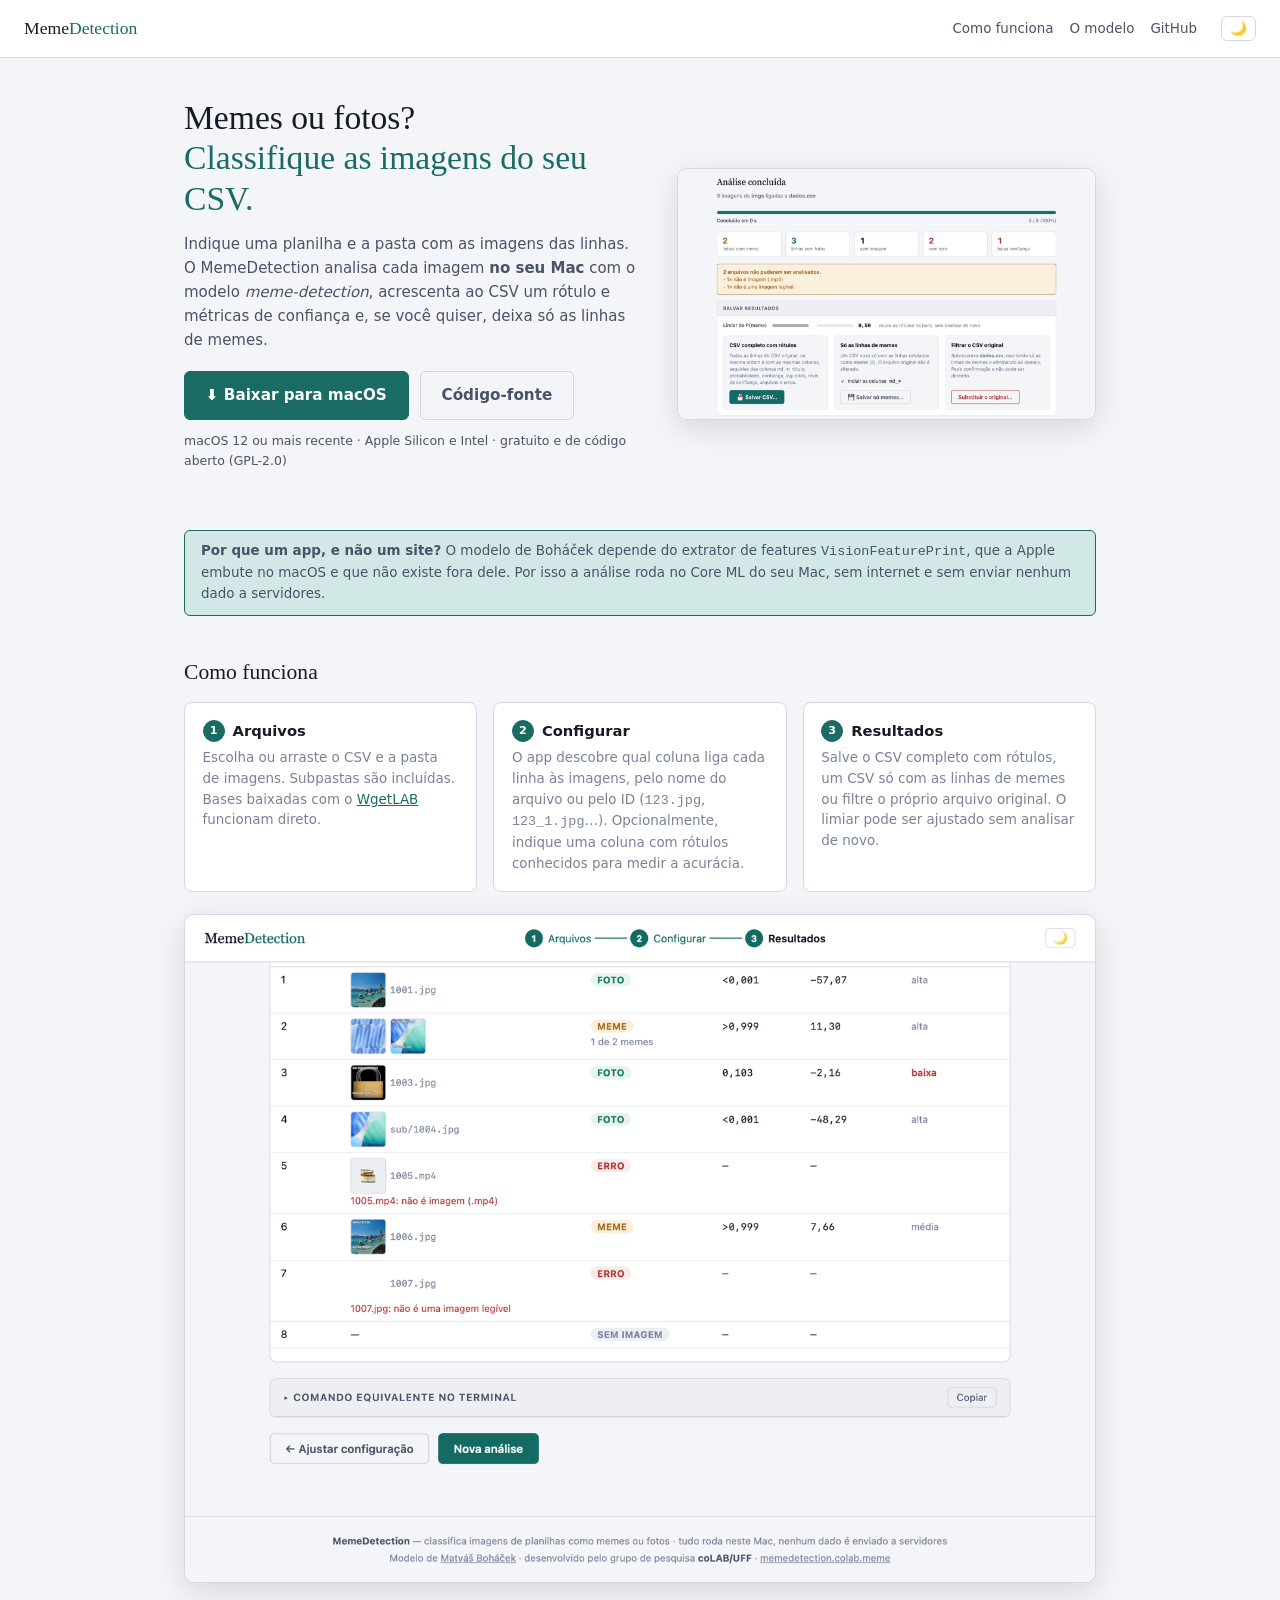
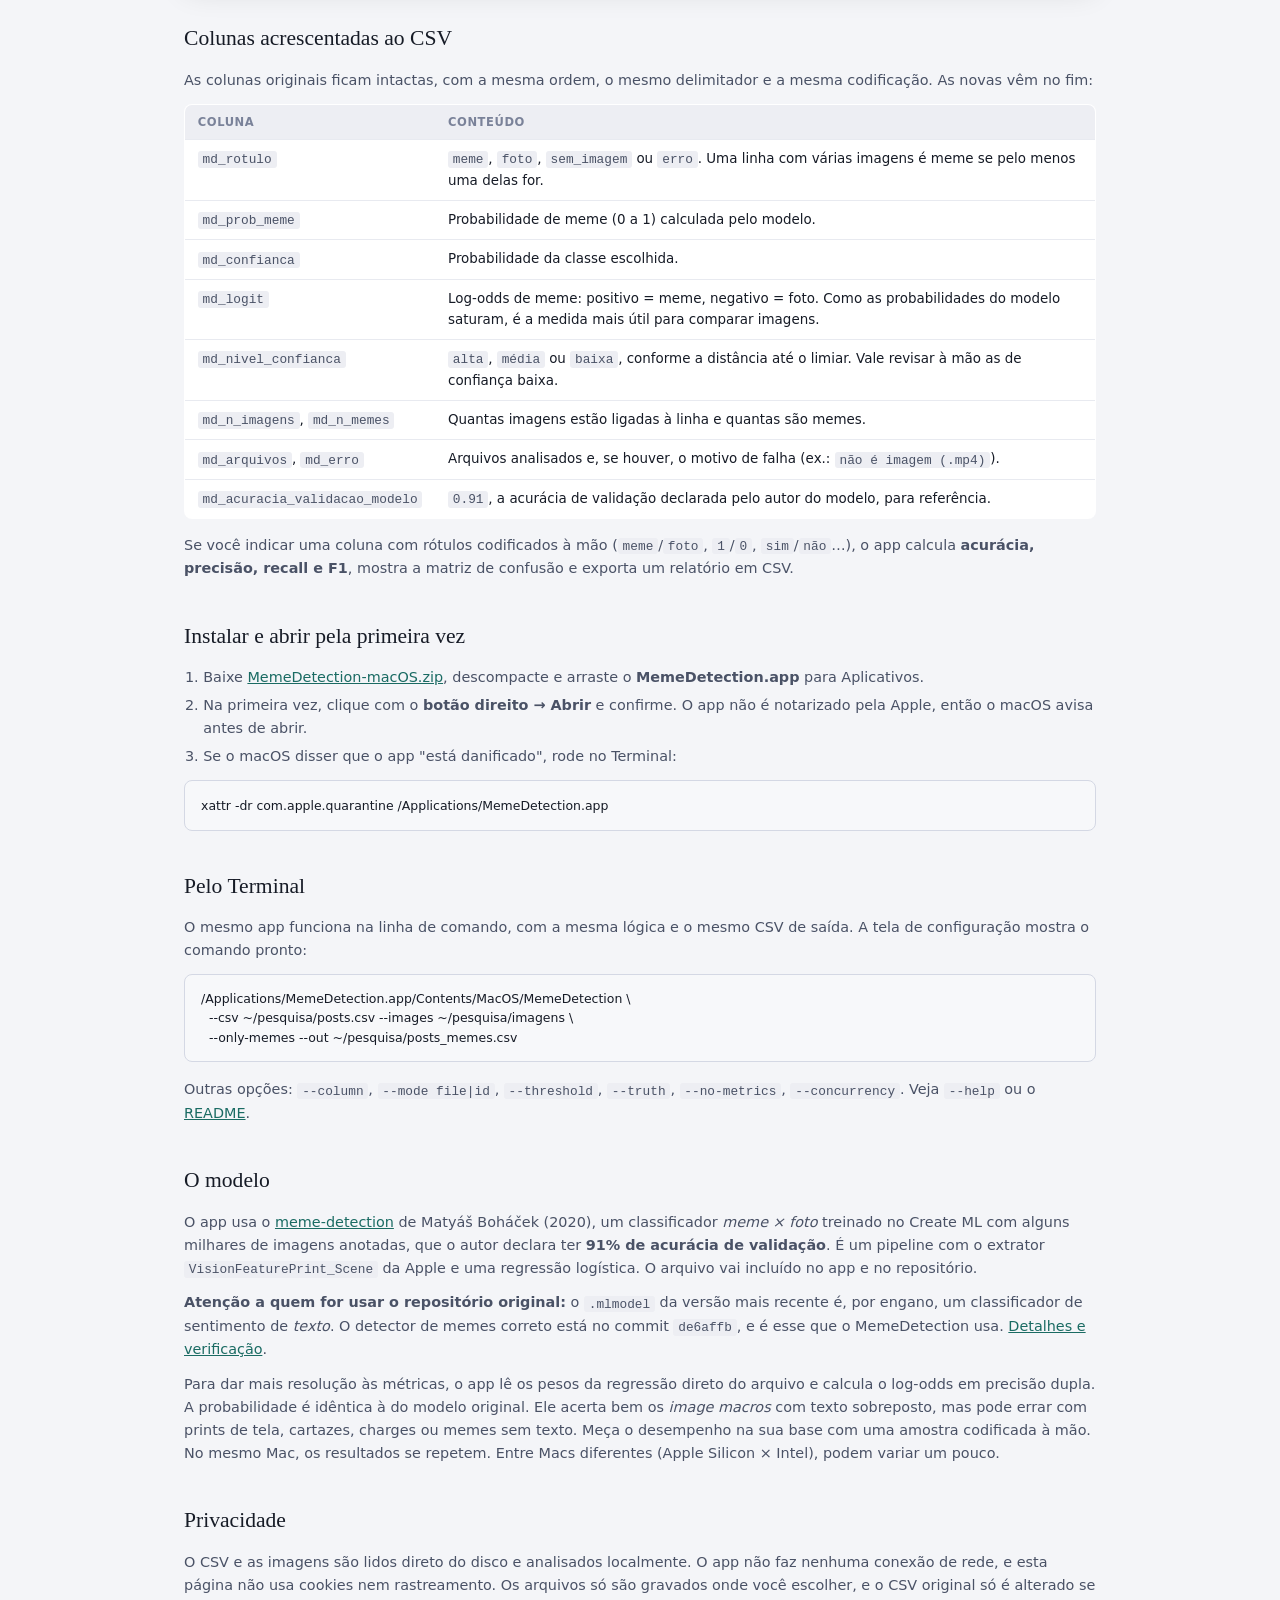
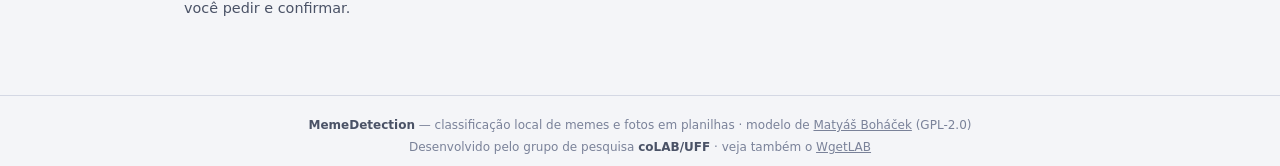
==== docs/index.html @ 0e87da7a "MemeDetection 1.0.0: app macOS para classificar memes e fotos em CSVs App nativo (WKWebView + Core M" ====
<!DOCTYPE html>
<html lang="pt-BR" data-theme="">
<head>
  <meta charset="UTF-8">
  <meta name="viewport" content="width=device-width, initial-scale=1.0">
  <title>MemeDetection — memes ou fotos?</title>
  <meta name="description" content="App para macOS que classifica como meme ou foto as imagens ligadas a um CSV, com o modelo meme-detection rodando localmente no Core ML. Acrescenta rótulos e métricas ao CSV e filtra só as linhas de memes.">
  <link rel="stylesheet" href="style.css">
  <style>
    .page { max-width: 960px; margin: 0 auto; padding: 2.5rem 1.5rem 4rem; width: 100%; }
    @media (max-width: 560px) { .page { padding: 1.8rem 1rem 3rem; } }
    .hero { display: grid; grid-template-columns: 1.1fr 1fr; gap: 2rem; align-items: center; margin-bottom: 2.5rem; }
    @media (max-width: 800px) { .hero { grid-template-columns: 1fr; } }
    .hero h1 { font-family: Georgia, serif; font-weight: normal; font-size: 2.1rem; line-height: 1.2; margin-bottom: 0.8rem; }
    .hero h1 em { color: var(--accent); font-style: normal; }
    .hero p { color: var(--ink-mid); margin-bottom: 1.2rem; }
    .hero .btn { font-size: 0.95rem; padding: 0.7rem 1.3rem; text-decoration: none; }
    .req { font-size: 0.78rem; color: var(--ink-muted); margin-top: 0.7rem; }
    .shot { width: 100%; height: auto; border-radius: 10px; border: 1px solid var(--border); box-shadow: 0 8px 30px rgba(0,0,0,.12); display: block; }
    h2 { font-family: Georgia, serif; font-weight: normal; font-size: 1.35rem; margin: 2.4rem 0 0.8rem; }
    .steps { display: grid; grid-template-columns: repeat(3, 1fr); gap: 1rem; }
    @media (max-width: 760px) { .steps { grid-template-columns: 1fr; } }
    .step-card { background: var(--surface); border: 1px solid var(--border); border-radius: 8px; padding: 1rem 1.1rem; }
    .step-card h3 { font-size: 0.92rem; margin-bottom: 0.35rem; display: flex; align-items: center; gap: 0.5rem; }
    .step-card p { font-size: 0.84rem; color: var(--ink-muted); line-height: 1.55; }
    .step-card .step-dot { background: var(--accent); border-color: var(--accent); color: #fff; }
    .prose p, .prose li { font-size: 0.9rem; color: var(--ink-mid); }
    .prose ul, .prose ol { padding-left: 1.2rem; margin: 0.4rem 0 0.8rem; }
    .prose li { margin-bottom: 0.3rem; }
    .prose p { margin-bottom: 0.7rem; }
    .prose code, td code { font-size: 0.8rem; background: var(--surface2); padding: 0.05rem 0.3rem; border-radius: 3px; color: var(--ink-mid); }
    .doc-table { width: 100%; border-collapse: collapse; font-size: 0.84rem; background: var(--surface); border: 1px solid var(--border); border-radius: 8px; overflow: hidden; }
    .doc-table th, .doc-table td { text-align: left; padding: 0.5rem 0.8rem; border-bottom: 1px solid var(--border-soft); vertical-align: top; }
    .doc-table th { font-size: 0.72rem; text-transform: uppercase; letter-spacing: 0.05em; color: var(--ink-muted); background: var(--surface2); }
    .doc-table td:first-child { white-space: nowrap; }
    .table-scroll { overflow-x: auto; }
    .code-block { background: var(--code-bg); border: 1px solid var(--border); border-radius: 8px; padding: 0.9rem 1rem; font-size: 0.78rem; overflow-x: auto; white-space: pre; line-height: 1.55; margin: 0.5rem 0 1rem; }
    .nav-links { display: flex; gap: 1rem; flex: 1; justify-content: flex-end; font-size: 0.84rem; }
    .nav-links a { color: var(--ink-mid); text-decoration: none; }
    .nav-links a:hover { color: var(--accent); }
    @media (max-width: 560px) { .nav-links a.opt { display: none; } }
  </style>
</head>
<body>
<div class="app-shell">
  <header class="app-header">
    <a class="app-logo" href="./">Meme<span>Detection</span></a>
    <nav class="nav-links">
      <a href="#como">Como funciona</a>
      <a href="#modelo" class="opt">O modelo</a>
      <a href="https://github.com/ombudsmanviktor/memedetection">GitHub</a>
    </nav>
    <button class="theme-btn" id="theme-btn" title="Alternar tema" aria-label="Alternar tema claro/escuro">🌙</button>
  </header>

  <main class="page">
    <section class="hero">
      <div>
        <h1>Memes ou fotos?<br><em>Classifique as imagens do seu CSV.</em></h1>
        <p>Indique uma planilha e a pasta com as imagens das linhas. O MemeDetection analisa cada imagem <strong>no seu Mac</strong> com o modelo <em>meme-detection</em>, acrescenta ao CSV um rótulo e métricas de confiança e, se você quiser, deixa só as linhas de memes.</p>
        <div class="btn-row">
          <a class="btn btn-primary" id="dl" href="https://github.com/ombudsmanviktor/memedetection/releases/latest/download/MemeDetection-macOS.zip">⬇ Baixar para macOS</a>
          <a class="btn btn-ghost" href="https://github.com/ombudsmanviktor/memedetection" style="text-decoration:none">Código-fonte</a>
        </div>
        <p class="req">macOS 12 ou mais recente · Apple Silicon e Intel · gratuito e de código aberto (GPL-2.0)</p>
      </div>
      <img class="shot" src="img/screenshot.png" alt="Tela de resultados do MemeDetection, com contagem de linhas com meme, com fotos, sem imagem e com erro, e opções para salvar o CSV" width="1400" height="840">
    </section>

    <div class="banner banner-info visible"><strong>Por que um app, e não um site?</strong> O modelo de Boháček depende do extrator de features <code>VisionFeaturePrint</code>, que a Apple embute no macOS e que não existe fora dele. Por isso a análise roda no Core ML do seu Mac, sem internet e sem enviar nenhum dado a servidores.</div>

    <h2 id="como">Como funciona</h2>
    <div class="steps">
      <div class="step-card"><h3><span class="step-dot">1</span>Arquivos</h3><p>Escolha ou arraste o CSV e a pasta de imagens. Subpastas são incluídas. Bases baixadas com o <a href="https://wgetlab.colab.meme/">WgetLAB</a> funcionam direto.</p></div>
      <div class="step-card"><h3><span class="step-dot">2</span>Configurar</h3><p>O app descobre qual coluna liga cada linha às imagens, pelo nome do arquivo ou pelo ID (<code>123.jpg</code>, <code>123_1.jpg</code>…). Opcionalmente, indique uma coluna com rótulos conhecidos para medir a acurácia.</p></div>
      <div class="step-card"><h3><span class="step-dot">3</span>Resultados</h3><p>Salve o CSV completo com rótulos, um CSV só com as linhas de memes ou filtre o próprio arquivo original. O limiar pode ser ajustado sem analisar de novo.</p></div>
    </div>
    <img class="shot" src="img/resultados.png" alt="Tabela de resultados por linha, com miniaturas, rótulo, probabilidade de meme, log-odds e nível de confiança" style="margin-top:1.4rem" loading="lazy" width="1400" height="1025">

    <h2>Colunas acrescentadas ao CSV</h2>
    <p class="prose" style="margin-bottom:.7rem"><span style="font-size:.9rem;color:var(--ink-mid)">As colunas originais ficam intactas, com a mesma ordem, o mesmo delimitador e a mesma codificação. As novas vêm no fim:</span></p>
    <div class="table-scroll">
      <table class="doc-table">
        <thead><tr><th>Coluna</th><th>Conteúdo</th></tr></thead>
        <tbody>
          <tr><td><code>md_rotulo</code></td><td><code>meme</code>, <code>foto</code>, <code>sem_imagem</code> ou <code>erro</code>. Uma linha com várias imagens é meme se pelo menos uma delas for.</td></tr>
          <tr><td><code>md_prob_meme</code></td><td>Probabilidade de meme (0 a 1) calculada pelo modelo.</td></tr>
          <tr><td><code>md_confianca</code></td><td>Probabilidade da classe escolhida.</td></tr>
          <tr><td><code>md_logit</code></td><td>Log-odds de meme: positivo = meme, negativo = foto. Como as probabilidades do modelo saturam, é a medida mais útil para comparar imagens.</td></tr>
          <tr><td><code>md_nivel_confianca</code></td><td><code>alta</code>, <code>média</code> ou <code>baixa</code>, conforme a distância até o limiar. Vale revisar à mão as de confiança baixa.</td></tr>
          <tr><td><code>md_n_imagens</code>, <code>md_n_memes</code></td><td>Quantas imagens estão ligadas à linha e quantas são memes.</td></tr>
          <tr><td><code>md_arquivos</code>, <code>md_erro</code></td><td>Arquivos analisados e, se houver, o motivo de falha (ex.: <code>não é imagem (.mp4)</code>).</td></tr>
          <tr><td><code>md_acuracia_validacao_modelo</code></td><td><code>0.91</code>, a acurácia de validação declarada pelo autor do modelo, para referência.</td></tr>
        </tbody>
      </table>
    </div>
    <div class="prose" style="margin-top:.9rem">
      <p>Se você indicar uma coluna com rótulos codificados à mão (<code>meme</code>/<code>foto</code>, <code>1</code>/<code>0</code>, <code>sim</code>/<code>não</code>…), o app calcula <strong>acurácia, precisão, recall e F1</strong>, mostra a matriz de confusão e exporta um relatório em CSV.</p>
    </div>

    <h2 id="instalar">Instalar e abrir pela primeira vez</h2>
    <div class="prose">
      <ol>
        <li>Baixe <a href="https://github.com/ombudsmanviktor/memedetection/releases/latest/download/MemeDetection-macOS.zip">MemeDetection-macOS.zip</a>, descompacte e arraste o <strong>MemeDetection.app</strong> para Aplicativos.</li>
        <li>Na primeira vez, clique com o <strong>botão direito → Abrir</strong> e confirme. O app não é notarizado pela Apple, então o macOS avisa antes de abrir.</li>
        <li>Se o macOS disser que o app "está danificado", rode no Terminal:</li>
      </ol>
      <div class="code-block">xattr -dr com.apple.quarantine /Applications/MemeDetection.app</div>
    </div>

    <h2 id="terminal">Pelo Terminal</h2>
    <div class="prose">
      <p>O mesmo app funciona na linha de comando, com a mesma lógica e o mesmo CSV de saída. A tela de configuração mostra o comando pronto:</p>
      <div class="code-block">/Applications/MemeDetection.app/Contents/MacOS/MemeDetection \
  --csv ~/pesquisa/posts.csv --images ~/pesquisa/imagens \
  --only-memes --out ~/pesquisa/posts_memes.csv</div>
      <p>Outras opções: <code>--column</code>, <code>--mode file|id</code>, <code>--threshold</code>, <code>--truth</code>, <code>--no-metrics</code>, <code>--concurrency</code>. Veja <code>--help</code> ou o <a href="https://github.com/ombudsmanviktor/memedetection#usar-pelo-terminal">README</a>.</p>
    </div>

    <h2 id="modelo">O modelo</h2>
    <div class="prose">
      <p>O app usa o <a href="https://github.com/maty-bohacek/meme-detection">meme-detection</a> de Matyáš Boháček (2020), um classificador <em>meme × foto</em> treinado no Create ML com alguns milhares de imagens anotadas, que o autor declara ter <strong>91% de acurácia de validação</strong>. É um pipeline com o extrator <code>VisionFeaturePrint_Scene</code> da Apple e uma regressão logística. O arquivo vai incluído no app e no repositório.</p>
      <p><strong>Atenção a quem for usar o repositório original:</strong> o <code>.mlmodel</code> da versão mais recente é, por engano, um classificador de sentimento de <em>texto</em>. O detector de memes correto está no commit <code>de6affb</code>, e é esse que o MemeDetection usa. <a href="https://github.com/ombudsmanviktor/memedetection/blob/main/Resources/model/README.md">Detalhes e verificação</a>.</p>
      <p>Para dar mais resolução às métricas, o app lê os pesos da regressão direto do arquivo e calcula o log-odds em precisão dupla. A probabilidade é idêntica à do modelo original. Ele acerta bem os <em>image macros</em> com texto sobreposto, mas pode errar com prints de tela, cartazes, charges ou memes sem texto. Meça o desempenho na sua base com uma amostra codificada à mão. No mesmo Mac, os resultados se repetem. Entre Macs diferentes (Apple Silicon × Intel), podem variar um pouco.</p>
    </div>

    <h2>Privacidade</h2>
    <div class="prose">
      <p>O CSV e as imagens são lidos direto do disco e analisados localmente. O app não faz nenhuma conexão de rede, e esta página não usa cookies nem rastreamento. Os arquivos só são gravados onde você escolher, e o CSV original só é alterado se você pedir e confirmar.</p>
    </div>
  </main>
</div>

<footer class="app-footer">
  <strong>MemeDetection</strong> — classificação local de memes e fotos em planilhas · modelo de <a href="https://github.com/maty-bohacek/meme-detection">Matyáš Boháček</a> (GPL-2.0)<br>
  Desenvolvido pelo grupo de pesquisa <strong>coLAB/UFF</strong> · veja também o <a href="https://wgetlab.colab.meme/">WgetLAB</a>
</footer>

<script>
(function () {
  const btn = document.getElementById('theme-btn');
  const apply = t => { document.documentElement.dataset.theme = t; btn.textContent = t === 'dark' ? '☀️' : '🌙'; };
  let stored = null;
  try { stored = localStorage.getItem('md-theme'); } catch {}
  apply(stored || (window.matchMedia('(prefers-color-scheme:dark)').matches ? 'dark' : 'light'));
  btn.addEventListener('click', () => {
    const next = document.documentElement.dataset.theme === 'dark' ? 'light' : 'dark';
    try { localStorage.setItem('md-theme', next); } catch {}
    apply(next);
  });
})();
</script>
</body>
</html>
---- docs/style.css ----
/* MemeDetection — estilos (tokens e componentes herdados do WgetLAB/KrippLAB, coLAB/UFF) */
/* ── Tokens ─────────────────────────────────────────────────────────── */
:root {
  --bg:          #F4F5F8;
  --surface:     #FFFFFF;
  --surface2:    #EDEEF3;
  --ink:         #161B26;
  --ink-mid:     #4A5266;
  --ink-muted:   #7A8299;
  --accent:      #1A6B63;
  --accent-soft: #D2E8E6;
  --border:      #D4D8E4;
  --border-soft: #E8EAF0;
  --shadow:      0 1px 3px rgba(0,0,0,.08), 0 1px 2px rgba(0,0,0,.05);
  --code-bg:     #F7F8FA;

  --c-h:     #1A7A52;  --c-h-bg: #E6F4ED;
  --c-m:     #A0681E;  --c-m-bg: #FBF0DC;
  --c-l:     #B03535;  --c-l-bg: #FAEAEA;
  --c-n:     #7A8299;  --c-n-bg: #EDEEF3;
}
@media (prefers-color-scheme: dark) {
  :root:not([data-theme="light"]) {
    --bg:#0D1117; --surface:#161B22; --surface2:#1E2430; --ink:#E2E6F0;
    --ink-mid:#9BA5BC; --ink-muted:#5E6880; --accent:#2AA89D; --accent-soft:#1A3533;
    --border:#30363F; --border-soft:#21272F; --shadow:0 1px 3px rgba(0,0,0,.4); --code-bg:#11161D;
    --c-h:#3CB87A; --c-h-bg:#0F2B1F; --c-m:#D4943A; --c-m-bg:#2B1F08;
    --c-l:#E06060; --c-l-bg:#2B0F0F; --c-n:#5E6880; --c-n-bg:#1E2430;
  }
}
:root[data-theme="dark"] {
  --bg:#0D1117; --surface:#161B22; --surface2:#1E2430; --ink:#E2E6F0;
  --ink-mid:#9BA5BC; --ink-muted:#5E6880; --accent:#2AA89D; --accent-soft:#1A3533;
  --border:#30363F; --border-soft:#21272F; --shadow:0 1px 3px rgba(0,0,0,.4); --code-bg:#11161D;
  --c-h:#3CB87A; --c-h-bg:#0F2B1F; --c-m:#D4943A; --c-m-bg:#2B1F08;
  --c-l:#E06060; --c-l-bg:#2B0F0F; --c-n:#5E6880; --c-n-bg:#1E2430;
}
:root[data-theme="light"] {
  --bg:#F4F5F8; --surface:#FFFFFF; --surface2:#EDEEF3; --ink:#161B26;
  --ink-mid:#4A5266; --ink-muted:#7A8299; --accent:#1A6B63; --accent-soft:#D2E8E6;
  --border:#D4D8E4; --border-soft:#E8EAF0; --shadow:0 1px 3px rgba(0,0,0,.08),0 1px 2px rgba(0,0,0,.05); --code-bg:#F7F8FA;
  --c-h:#1A7A52; --c-h-bg:#E6F4ED; --c-m:#A0681E; --c-m-bg:#FBF0DC;
  --c-l:#B03535; --c-l-bg:#FAEAEA; --c-n:#7A8299; --c-n-bg:#EDEEF3;
}

/* ── Reset & Base ───────────────────────────────────────────────────── */
*, *::before, *::after { box-sizing: border-box; margin: 0; padding: 0; }
body {
  background: var(--bg);
  color: var(--ink);
  font-family: -apple-system, 'Segoe UI', system-ui, sans-serif;
  font-size: 15px;
  line-height: 1.6;
  min-height: 100vh;
}
a { color: var(--accent); }
button { cursor: pointer; font-family: inherit; }
code, pre { font-family: ui-monospace, 'SF Mono', Menlo, Consolas, monospace; }
.app-shell { display: flex; flex-direction: column; min-height: calc(100vh - 80px); }

/* ── Header ─────────────────────────────────────────────────────────── */
.app-header {
  background: var(--surface);
  border-bottom: 1px solid var(--border);
  padding: 0.9rem 1.5rem;
  display: flex;
  align-items: center;
  gap: 1.5rem;
  position: sticky;
  top: 0;
  z-index: 100;
}
.app-logo {
  font-family: Georgia, serif;
  font-size: 1.1rem;
  color: var(--ink);
  white-space: nowrap;
  text-decoration: none;
}
.app-logo:hover { opacity: 0.75; }
.app-logo span { color: var(--accent); }
.stepper { display: flex; align-items: center; flex: 1; justify-content: center; }
.step-item { display: flex; align-items: center; gap: 0.4rem; color: var(--ink-muted); font-size: 0.82rem; }
.step-item.active { color: var(--ink); font-weight: 600; }
.step-item.done   { color: var(--accent); }
.step-dot {
  width: 22px; height: 22px;
  border-radius: 50%;
  background: var(--surface2);
  border: 1.5px solid var(--border);
  display: flex; align-items: center; justify-content: center;
  font-size: 0.7rem; font-weight: 700; flex-shrink: 0;
}
.step-item.active .step-dot, .step-item.done .step-dot { background: var(--accent); border-color: var(--accent); color: #fff; }
.step-line { width: 40px; height: 1.5px; background: var(--border); margin: 0 4px; }
.step-line.done { background: var(--accent); }
.theme-btn {
  background: none; border: 1px solid var(--border); border-radius: 6px;
  padding: 0.3rem 0.5rem; color: var(--ink-muted); font-size: 0.85rem; line-height: 1; flex-shrink: 0;
}
.theme-btn:hover { background: var(--surface2); }
@media (max-width: 560px) {
  .app-header { padding: 0.8rem 1rem; gap: 0.8rem; }
  .step-item span { display: none; }
  .step-line { width: 22px; }
}

/* ── Main content ───────────────────────────────────────────────────── */
.step-section { display: none; flex: 1; padding: 2rem 1.5rem 4rem; max-width: 960px; margin: 0 auto; width: 100%; }
.step-section.active { display: block; }
@media (max-width: 560px) { .step-section { padding: 1.5rem 1rem 3rem; } }
.step-title { font-family: Georgia, serif; font-size: 1.5rem; font-weight: normal; margin-bottom: 0.4rem; color: var(--ink); }
.step-desc { color: var(--ink-muted); font-size: 0.9rem; margin-bottom: 1.8rem; }

/* ── Drop zone ──────────────────────────────────────────────────────── */
.dropzone {
  border: 2px dashed var(--border); border-radius: 10px; padding: 3rem 2rem;
  text-align: center; background: var(--surface);
  transition: border-color .15s, background .15s; cursor: pointer; margin-bottom: 1.5rem;
}
.dropzone.drag-over { border-color: var(--accent); background: var(--accent-soft); }
.dropzone-icon { font-size: 2.2rem; margin-bottom: 0.8rem; }
.dropzone-title { font-weight: 600; color: var(--ink); margin-bottom: 0.3rem; }
.dropzone-hint { font-size: 0.83rem; color: var(--ink-muted); line-height: 1.6; }
.dropzone-hint strong { color: var(--ink-mid); }
#file-input { display: none; }

.file-card {
  background: var(--surface); border: 1px solid var(--border); border-radius: 8px;
  padding: 0.7rem 1rem; display: none; align-items: center; gap: 0.8rem;
  box-shadow: var(--shadow); margin-bottom: 1.5rem;
}
.file-card.visible { display: flex; }
.file-card-icon { font-size: 1.2rem; flex-shrink: 0; }
.file-card-name { font-size: 0.88rem; color: var(--ink); font-weight: 600; flex: 1; min-width: 0; overflow: hidden; text-overflow: ellipsis; white-space: nowrap; }
.file-card-meta { font-size: 0.78rem; color: var(--ink-muted); white-space: nowrap; }
.remove-btn { background: none; border: none; color: var(--ink-muted); font-size: 1rem; padding: 0.2rem 0.4rem; border-radius: 4px; flex-shrink: 0; }
.remove-btn:hover { background: var(--c-l-bg); color: var(--c-l); }

/* ── Buttons ────────────────────────────────────────────────────────── */
.btn {
  display: inline-flex; align-items: center; gap: 0.4rem;
  padding: 0.55rem 1.1rem; border-radius: 6px; font-size: 0.88rem; font-weight: 600;
  border: 1.5px solid transparent; transition: background .12s, opacity .12s;
}
.btn-primary { background: var(--accent); color: #fff; border-color: var(--accent); }
.btn-primary:hover { opacity: 0.88; }
.btn:disabled { opacity: 0.4; cursor: not-allowed; }
.btn-ghost { background: transparent; color: var(--ink-mid); border-color: var(--border); }
.btn-ghost:hover:not(:disabled) { background: var(--surface2); }
.btn-danger { background: transparent; color: var(--c-l); border-color: var(--c-l); }
.btn-danger:hover:not(:disabled) { background: var(--c-l-bg); }
.btn-row { display: flex; gap: 0.7rem; align-items: center; flex-wrap: wrap; }
.btn-small {
  display: inline-flex; align-items: center; gap: 0.35rem;
  background: none; border: 1px solid var(--border); border-radius: 5px;
  padding: 0.25rem 0.65rem; font-size: 0.76rem; color: var(--ink-mid); text-decoration: none;
}
.btn-small:hover:not(:disabled) { background: var(--surface2); color: var(--ink); }
.select-link { background: none; border: none; color: var(--accent); font-size: 0.74rem; text-transform: none; letter-spacing: 0; font-weight: 600; padding: 0 0.2rem; }

/* ── Banners ────────────────────────────────────────────────────────── */
.banner { border-radius: 6px; padding: 0.65rem 1rem; font-size: 0.84rem; margin-bottom: 1rem; display: none; line-height: 1.55; }
.banner.visible { display: block; }
.banner-error { background: var(--c-l-bg); color: var(--c-l); border: 1px solid var(--c-l); }
.banner-warn  { background: var(--c-m-bg); color: var(--c-m); border: 1px solid var(--c-m); }
.banner-info  { background: var(--accent-soft); color: var(--ink-mid); border: 1px solid var(--accent); }

/* ── Info box (step 1) ──────────────────────────────────────────────── */
.info-box {
  margin-top: 1.4rem; background: var(--surface); border: 1px solid var(--border);
  border-radius: 8px; padding: 1rem 1.2rem; font-size: 0.82rem; color: var(--ink-muted); line-height: 1.6;
}
.info-box h3 { font-size: 0.78rem; letter-spacing: 0.07em; text-transform: uppercase; color: var(--ink-mid); margin-bottom: 0.5rem; }
.info-box ul { padding-left: 1.1rem; }
.info-box li { margin-bottom: 0.25rem; }
.info-box code { font-size: 0.76rem; background: var(--surface2); padding: 0.05rem 0.3rem; border-radius: 3px; color: var(--ink-mid); word-break: break-all; }

/* ── Config layout ──────────────────────────────────────────────────── */
.config-grid { display: grid; grid-template-columns: 1fr 1fr; gap: 1.2rem; align-items: start; margin-bottom: 1.5rem; }
@media (max-width: 760px) { .config-grid { grid-template-columns: 1fr; } }
.panel { background: var(--surface); border: 1px solid var(--border); border-radius: 8px; overflow: hidden; margin-bottom: 1.2rem; }
.config-grid .panel { margin-bottom: 0; }
.panel-header {
  background: var(--surface2); padding: 0.65rem 1rem; font-size: 0.78rem; letter-spacing: 0.07em;
  text-transform: uppercase; color: var(--ink-mid); font-weight: 600; border-bottom: 1px solid var(--border);
  display: flex; align-items: center; justify-content: space-between; gap: 0.5rem;
}
.panel-header .num { display: inline-flex; width: 18px; height: 18px; border-radius: 50%; background: var(--accent); color: #fff; font-size: 0.66rem; align-items: center; justify-content: center; margin-right: 0.45rem; letter-spacing: 0; }
.panel-body { padding: 0.9rem 1rem; }
.panel-body.list { padding: 0.4rem 0; max-height: 330px; overflow-y: auto; }
.panel-hint { font-size: 0.78rem; color: var(--ink-muted); margin-top: 0.5rem; line-height: 1.5; }

.check-row { display: flex; align-items: center; gap: 0.6rem; padding: 0.38rem 1rem; cursor: pointer; transition: background .1s; }
.check-row:hover { background: var(--surface2); }
.check-row input { accent-color: var(--accent); width: 15px; height: 15px; flex-shrink: 0; }
.check-label { flex: 1; font-size: 0.85rem; color: var(--ink); overflow: hidden; text-overflow: ellipsis; white-space: nowrap; }
.check-row.nourl .check-label { color: var(--ink-muted); }
.pill { font-size: 0.7rem; font-weight: 600; padding: 0.08rem 0.45rem; border-radius: 10px; white-space: nowrap; background: var(--c-n-bg); color: var(--c-n); }
.pill.url { background: var(--accent-soft); color: var(--accent); }
.pill.media { background: var(--c-h-bg); color: var(--c-h); }
.list-sep { font-size: 0.72rem; color: var(--ink-muted); padding: 0.5rem 1rem 0.2rem; text-transform: uppercase; letter-spacing: 0.06em; border-top: 1px solid var(--border-soft); margin-top: 0.3rem; }

.field { display: flex; flex-direction: column; gap: 0.3rem; margin-bottom: 0.9rem; }
.field:last-child { margin-bottom: 0; }
.field label, .field-label { font-size: 0.8rem; color: var(--ink-mid); font-weight: 600; }
.input, select.input {
  border: 1px solid var(--border); border-radius: 5px; padding: 0.4rem 0.6rem; font-size: 0.86rem;
  background: var(--bg); color: var(--ink); font-family: inherit; width: 100%; min-width: 0;
}
.input:focus { outline: 2px solid var(--accent); outline-offset: 1px; border-color: var(--accent); }
.input.num { width: 110px; }
.radio-row { display: flex; align-items: center; gap: 0.5rem; font-size: 0.86rem; padding: 0.3rem 0; cursor: pointer; flex-wrap: wrap; }
.radio-row input { accent-color: var(--accent); }
.inline { display: flex; align-items: center; gap: 0.5rem; flex-wrap: wrap; }
.sample-opts { margin: 0.3rem 0 0 1.6rem; display: flex; flex-direction: column; gap: 0.5rem; }
.sample-opts.disabled { opacity: 0.45; pointer-events: none; }
.sample-opts .inline span { font-size: 0.82rem; color: var(--ink-muted); }

.folder-box { display: flex; align-items: center; gap: 0.8rem; flex-wrap: wrap; }
.folder-name { font-size: 0.86rem; color: var(--ink-muted); font-style: italic; }
.folder-name.set { color: var(--ink); font-style: normal; font-weight: 600; }
.folder-path { font-family: ui-monospace, Menlo, monospace; font-size: 0.8rem; color: var(--ink-mid); background: var(--surface2); padding: 0.35rem 0.6rem; border-radius: 5px; word-break: break-all; margin-top: 0.7rem; }

details.adv summary { cursor: pointer; font-size: 0.82rem; color: var(--ink-mid); font-weight: 600; margin-top: 0.4rem; }
details.adv[open] summary { margin-bottom: 0.7rem; }

/* ── Summary / preview ─────────────────────────────────────────────── */
.stats { display: grid; grid-template-columns: repeat(auto-fit, minmax(130px, 1fr)); gap: 0.7rem; margin-bottom: 1.2rem; }
.stat { background: var(--surface); border: 1px solid var(--border); border-radius: 8px; padding: 0.7rem 0.9rem; }
.stat-val { font-size: 1.35rem; font-weight: 700; color: var(--ink); line-height: 1.2; font-variant-numeric: tabular-nums; }
.stat-lbl { font-size: 0.74rem; color: var(--ink-muted); }
.stat.ok .stat-val { color: var(--c-h); }
.stat.fail .stat-val { color: var(--c-l); }
.stat.skip .stat-val { color: var(--c-m); }

.preview-table, .log-table { width: 100%; border-collapse: collapse; font-size: 0.8rem; }
.preview-table th, .log-table th {
  text-align: left; font-weight: 600; color: var(--ink-muted); font-size: 0.72rem; text-transform: uppercase;
  letter-spacing: 0.05em; padding: 0.45rem 0.8rem; border-bottom: 1px solid var(--border); background: var(--surface);
  position: sticky; top: 0;
}
.preview-table td, .log-table td { padding: 0.38rem 0.8rem; border-bottom: 1px solid var(--border-soft); vertical-align: top; }
.url-cell { font-family: ui-monospace, Menlo, monospace; font-size: 0.74rem; color: var(--ink-mid); word-break: break-all; }
.url-cell a { color: inherit; text-decoration: none; }
.url-cell a:hover { color: var(--accent); text-decoration: underline; }
.name-cell { font-family: ui-monospace, Menlo, monospace; font-size: 0.76rem; white-space: nowrap; }
.table-wrap { max-height: 360px; overflow: auto; }
.status { font-size: 0.7rem; font-weight: 700; padding: 0.08rem 0.45rem; border-radius: 10px; white-space: nowrap; }
.status.ok { background: var(--c-h-bg); color: var(--c-h); }
.status.fail { background: var(--c-l-bg); color: var(--c-l); }
.status.skip { background: var(--c-m-bg); color: var(--c-m); }
.err-cell { color: var(--c-l); font-size: 0.74rem; }

/* ── Progress ───────────────────────────────────────────────────────── */
.progress { height: 10px; background: var(--surface2); border-radius: 6px; overflow: hidden; border: 1px solid var(--border); }
.progress-bar { height: 100%; width: 0; background: var(--accent); transition: width .25s; }
.progress-meta { display: flex; justify-content: space-between; font-size: 0.8rem; color: var(--ink-muted); margin: 0.45rem 0 1.2rem; gap: 1rem; flex-wrap: wrap; }
.run-status { font-weight: 600; color: var(--ink-mid); }
.seg { display: inline-flex; border: 1px solid var(--border); border-radius: 5px; overflow: hidden; }
.seg button { background: none; border: none; font-size: 0.72rem; padding: 0.2rem 0.6rem; color: var(--ink-mid); text-transform: none; letter-spacing: 0; }
.seg button.on { background: var(--accent); color: #fff; }

/* ── R script ───────────────────────────────────────────────────────── */
.code {
  background: var(--code-bg); color: var(--ink); font-size: 0.76rem; line-height: 1.55;
  padding: 1rem; overflow: auto; max-height: 460px; white-space: pre; border-top: 1px solid var(--border-soft);
}
.code .c { color: var(--ink-muted); }
details.rbox > summary { list-style: none; cursor: pointer; }
details.rbox > summary::-webkit-details-marker { display: none; }
details.rbox > summary .chev { transition: transform .15s; display: inline-block; margin-right: 0.35rem; }
details.rbox[open] > summary .chev { transform: rotate(90deg); }

/* ── Footer ─────────────────────────────────────────────────────────── */
.app-footer {
  text-align: center; padding: 1.2rem 1.5rem; font-size: 0.75rem; color: var(--ink-muted);
  border-top: 1px solid var(--border); margin-top: auto; line-height: 1.8;
}
.app-footer a { color: var(--ink-muted); }
.app-footer strong { color: var(--ink-mid); }
.sr-only { position: absolute; width: 1px; height: 1px; overflow: hidden; clip: rect(0 0 0 0); }

/* ── MemeDetection: extras ──────────────────────────────────────────── */
.drop-grid { display: grid; grid-template-columns: 1fr 1fr; gap: 1.2rem; margin-bottom: 1.2rem; }
@media (max-width: 760px) { .drop-grid { grid-template-columns: 1fr; } }
.drop-grid .dropzone { margin-bottom: 0.8rem; padding: 2.2rem 1.5rem; }
.drop-grid .file-card { margin-bottom: 0; }
.dropzone.loaded { border-style: solid; border-color: var(--accent); }
.file-card-meta { white-space: normal; text-align: right; }
.step-label { font-size: 0.72rem; letter-spacing: 0.07em; text-transform: uppercase; color: var(--ink-mid); font-weight: 600; margin-bottom: 0.45rem; }
.step-label .num { display: inline-flex; width: 18px; height: 18px; border-radius: 50%; background: var(--accent); color: #fff; font-size: 0.66rem; align-items: center; justify-content: center; margin-right: 0.45rem; }

.check-row input[type=radio] { accent-color: var(--accent); width: 15px; height: 15px; flex-shrink: 0; }
.pill.mode { background: var(--surface2); color: var(--ink-mid); font-weight: 500; }
.thumbs { display: flex; gap: 0.3rem; flex-wrap: wrap; align-items: center; }
.thumb { width: 44px; height: 44px; object-fit: cover; border-radius: 4px; border: 1px solid var(--border); background: var(--surface2); display: block; }
.thumb.lg { width: 64px; height: 64px; }
.thumb-more { font-size: 0.72rem; color: var(--ink-muted); }
.lbl { font-size: 0.72rem; font-weight: 700; padding: 0.1rem 0.5rem; border-radius: 10px; white-space: nowrap; text-transform: uppercase; letter-spacing: 0.03em; }
.lbl.meme { background: var(--c-m-bg); color: var(--c-m); }
.lbl.foto { background: var(--c-h-bg); color: var(--c-h); }
.lbl.erro { background: var(--c-l-bg); color: var(--c-l); }
.lbl.sem_imagem, .lbl.pendente { background: var(--c-n-bg); color: var(--c-n); }
.lvl { font-size: 0.74rem; color: var(--ink-muted); }
.lvl.baixa { color: var(--c-l); font-weight: 600; }
.num-cell { font-variant-numeric: tabular-nums; font-family: ui-monospace, Menlo, monospace; font-size: 0.76rem; white-space: nowrap; }
.stat.meme .stat-val { color: var(--c-m); }
.stat.foto .stat-val { color: var(--c-h); }
.stat.low .stat-val { color: var(--c-l); }
.save-grid { display: grid; grid-template-columns: repeat(auto-fit, minmax(250px, 1fr)); gap: 1rem; }
.save-card { border: 1px solid var(--border-soft); border-radius: 8px; padding: 0.9rem 1rem; display: flex; flex-direction: column; gap: 0.55rem; background: var(--bg); }
.save-card h4 { font-size: 0.86rem; color: var(--ink); }
.save-card p { font-size: 0.78rem; color: var(--ink-muted); line-height: 1.5; flex: 1; }
.save-card .btn { align-self: flex-start; }
.range-row { display: flex; align-items: center; gap: 0.8rem; flex-wrap: wrap; font-size: 0.84rem; }
.range-row input[type=range] { accent-color: var(--accent); width: 220px; max-width: 100%; }
.range-val { font-family: ui-monospace, Menlo, monospace; font-weight: 700; min-width: 3.2em; }
.confusion { border-collapse: collapse; font-size: 0.82rem; margin-top: 0.4rem; }
.confusion th, .confusion td { border: 1px solid var(--border); padding: 0.35rem 0.8rem; text-align: center; }
.confusion th { background: var(--surface2); color: var(--ink-mid); font-weight: 600; font-size: 0.74rem; }
.confusion td.hit { background: var(--c-h-bg); color: var(--c-h); font-weight: 700; }
.confusion td.miss { background: var(--c-l-bg); color: var(--c-l); font-weight: 700; }
.model-line { font-size: 0.78rem; color: var(--ink-muted); margin-top: 0.6rem; }
.model-line .dot { display: inline-block; width: 8px; height: 8px; border-radius: 50%; background: var(--c-n); margin-right: 0.35rem; vertical-align: 1px; }
.model-line .dot.ok { background: var(--c-h); }
.model-line .dot.err { background: var(--c-l); }
.table-note { font-size: 0.76rem; color: var(--ink-muted); padding: 0.5rem 0.8rem; }
.app-shell { min-height: calc(100vh - 80px); }
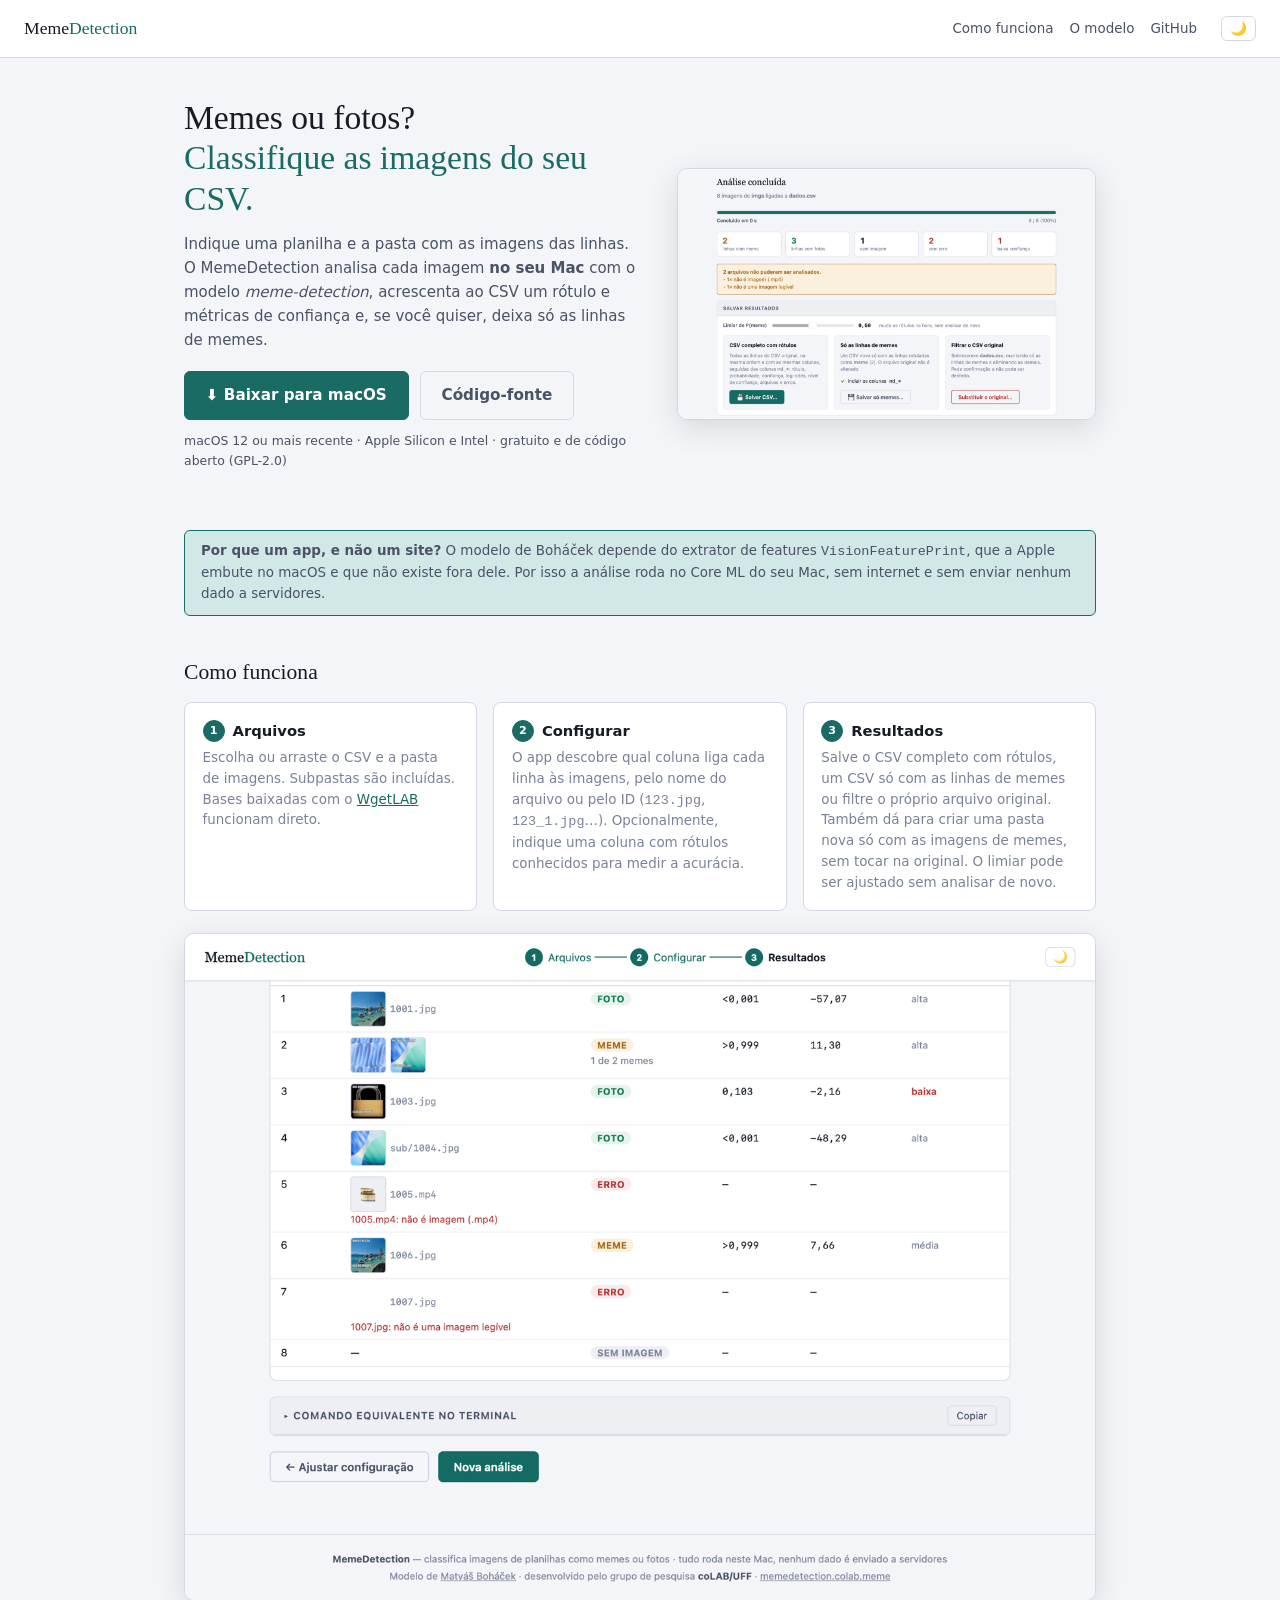
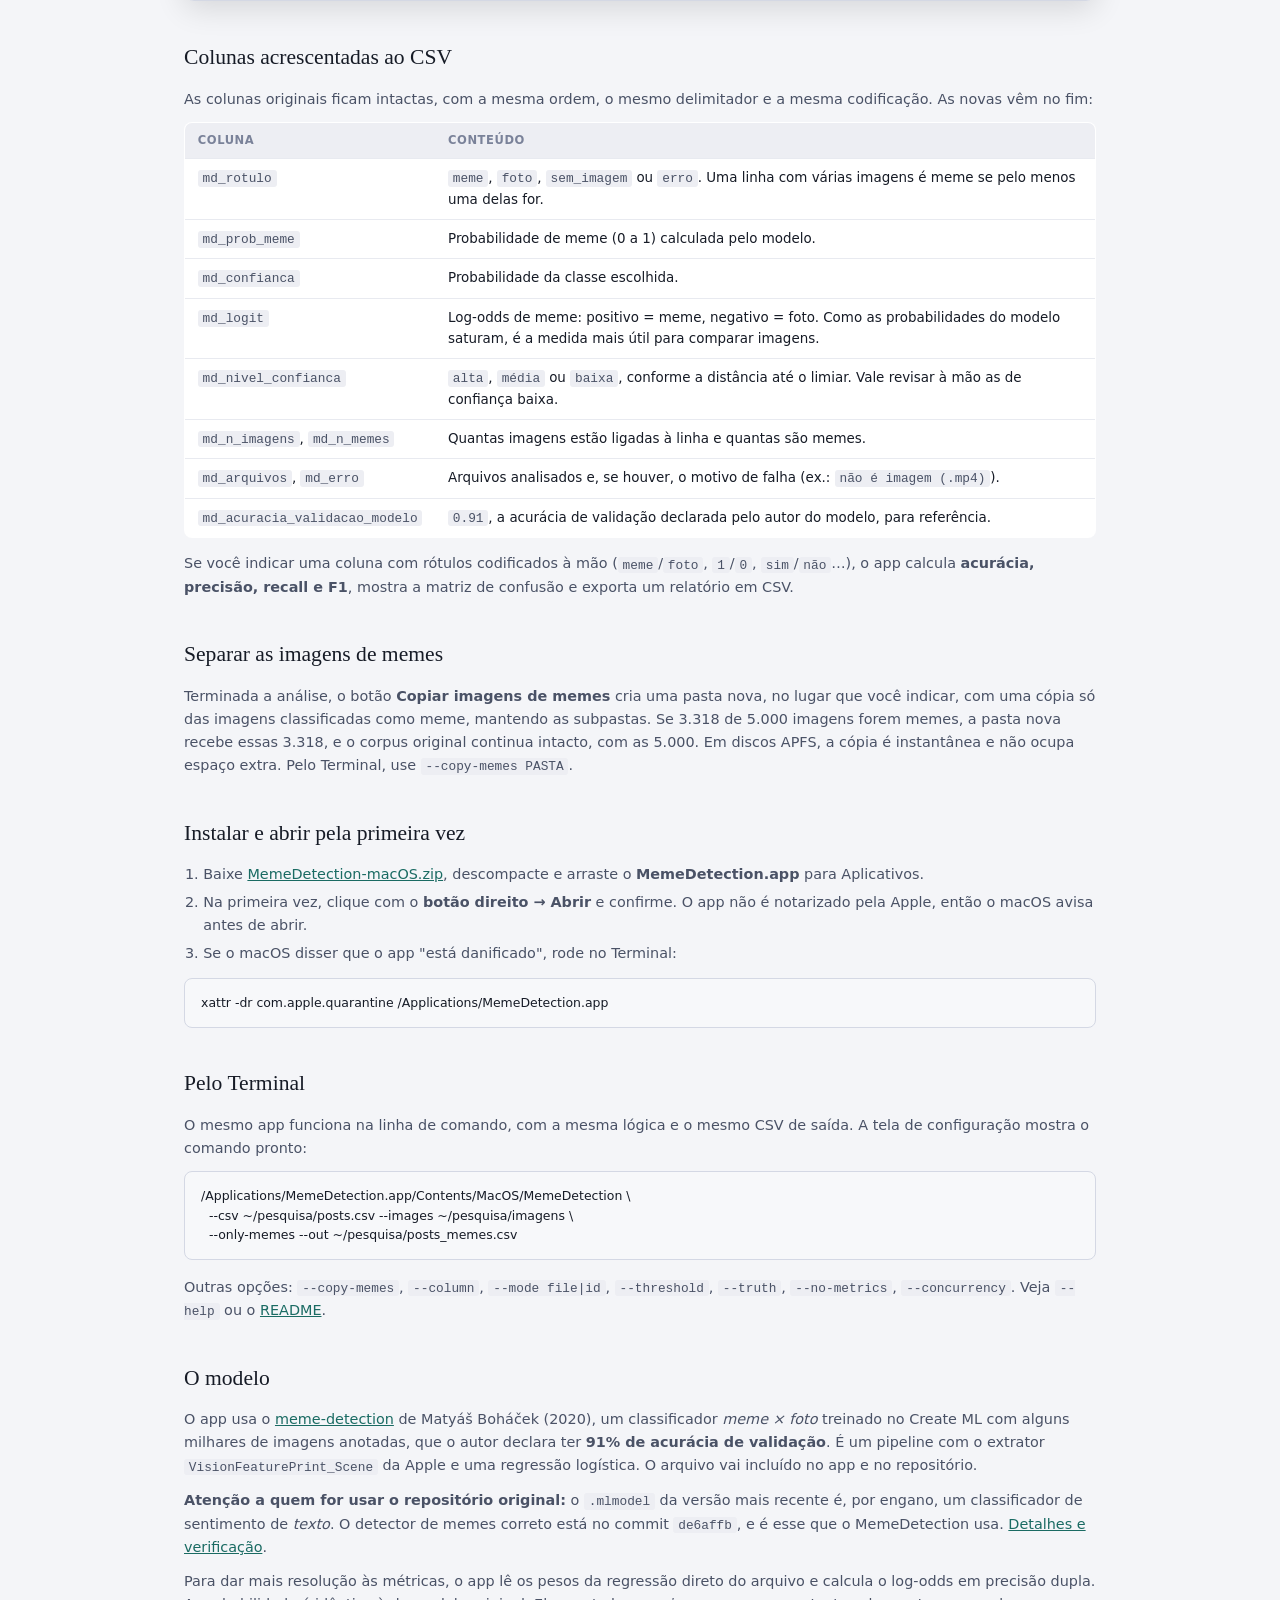
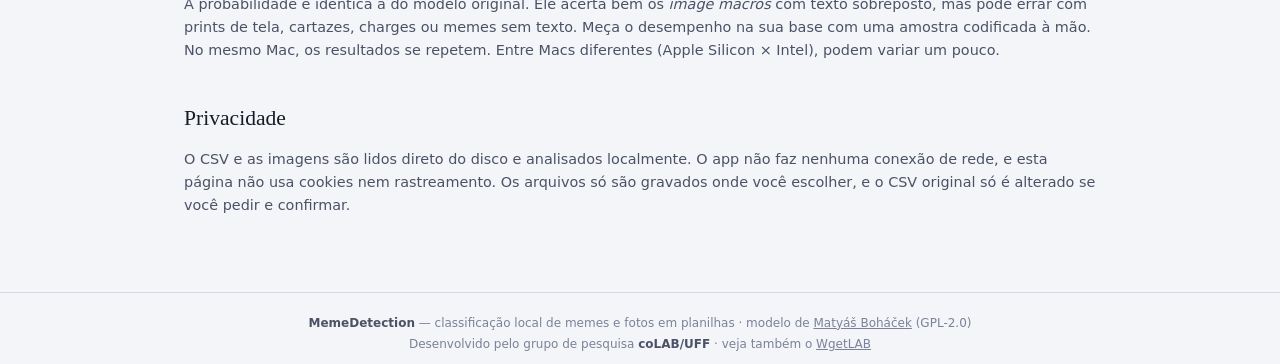
==== commit fbd30dd3: "Copiar só as imagens de memes para uma pasta nova (v1.1.0) Novo cartão em Salvar resultados que cria" ====
--- a/docs/index.html
+++ b/docs/index.html
@@ -73,7 +73,7 @@
     <div class="steps">
       <div class="step-card"><h3><span class="step-dot">1</span>Arquivos</h3><p>Escolha ou arraste o CSV e a pasta de imagens. Subpastas são incluídas. Bases baixadas com o <a href="https://wgetlab.colab.meme/">WgetLAB</a> funcionam direto.</p></div>
       <div class="step-card"><h3><span class="step-dot">2</span>Configurar</h3><p>O app descobre qual coluna liga cada linha às imagens, pelo nome do arquivo ou pelo ID (<code>123.jpg</code>, <code>123_1.jpg</code>…). Opcionalmente, indique uma coluna com rótulos conhecidos para medir a acurácia.</p></div>
-      <div class="step-card"><h3><span class="step-dot">3</span>Resultados</h3><p>Salve o CSV completo com rótulos, um CSV só com as linhas de memes ou filtre o próprio arquivo original. O limiar pode ser ajustado sem analisar de novo.</p></div>
+      <div class="step-card"><h3><span class="step-dot">3</span>Resultados</h3><p>Salve o CSV completo com rótulos, um CSV só com as linhas de memes ou filtre o próprio arquivo original. Também dá para criar uma pasta nova só com as imagens de memes, sem tocar na original. O limiar pode ser ajustado sem analisar de novo.</p></div>
     </div>
     <img class="shot" src="img/resultados.png" alt="Tabela de resultados por linha, com miniaturas, rótulo, probabilidade de meme, log-odds e nível de confiança" style="margin-top:1.4rem" loading="lazy" width="1400" height="1025">
 
@@ -98,6 +98,11 @@
       <p>Se você indicar uma coluna com rótulos codificados à mão (<code>meme</code>/<code>foto</code>, <code>1</code>/<code>0</code>, <code>sim</code>/<code>não</code>…), o app calcula <strong>acurácia, precisão, recall e F1</strong>, mostra a matriz de confusão e exporta um relatório em CSV.</p>
     </div>
 
+    <h2>Separar as imagens de memes</h2>
+    <div class="prose">
+      <p>Terminada a análise, o botão <strong>Copiar imagens de memes</strong> cria uma pasta nova, no lugar que você indicar, com uma cópia só das imagens classificadas como meme, mantendo as subpastas. Se 3.318 de 5.000 imagens forem memes, a pasta nova recebe essas 3.318, e o corpus original continua intacto, com as 5.000. Em discos APFS, a cópia é instantânea e não ocupa espaço extra. Pelo Terminal, use <code>--copy-memes PASTA</code>.</p>
+    </div>
+
     <h2 id="instalar">Instalar e abrir pela primeira vez</h2>
     <div class="prose">
       <ol>
@@ -114,7 +119,7 @@
       <div class="code-block">/Applications/MemeDetection.app/Contents/MacOS/MemeDetection \
   --csv ~/pesquisa/posts.csv --images ~/pesquisa/imagens \
   --only-memes --out ~/pesquisa/posts_memes.csv</div>
-      <p>Outras opções: <code>--column</code>, <code>--mode file|id</code>, <code>--threshold</code>, <code>--truth</code>, <code>--no-metrics</code>, <code>--concurrency</code>. Veja <code>--help</code> ou o <a href="https://github.com/ombudsmanviktor/memedetection#usar-pelo-terminal">README</a>.</p>
+      <p>Outras opções: <code>--copy-memes</code>, <code>--column</code>, <code>--mode file|id</code>, <code>--threshold</code>, <code>--truth</code>, <code>--no-metrics</code>, <code>--concurrency</code>. Veja <code>--help</code> ou o <a href="https://github.com/ombudsmanviktor/memedetection#usar-pelo-terminal">README</a>.</p>
     </div>
 
     <h2 id="modelo">O modelo</h2>
--- a/docs/style.css
+++ b/docs/style.css
@@ -308,7 +308,8 @@
 .stat.meme .stat-val { color: var(--c-m); }
 .stat.foto .stat-val { color: var(--c-h); }
 .stat.low .stat-val { color: var(--c-l); }
-.save-grid { display: grid; grid-template-columns: repeat(auto-fit, minmax(250px, 1fr)); gap: 1rem; }
+.save-grid { display: grid; grid-template-columns: repeat(2, 1fr); gap: 1rem; }
+@media (max-width: 700px) { .save-grid { grid-template-columns: 1fr; } }
 .save-card { border: 1px solid var(--border-soft); border-radius: 8px; padding: 0.9rem 1rem; display: flex; flex-direction: column; gap: 0.55rem; background: var(--bg); }
 .save-card h4 { font-size: 0.86rem; color: var(--ink); }
 .save-card p { font-size: 0.78rem; color: var(--ink-muted); line-height: 1.5; flex: 1; }
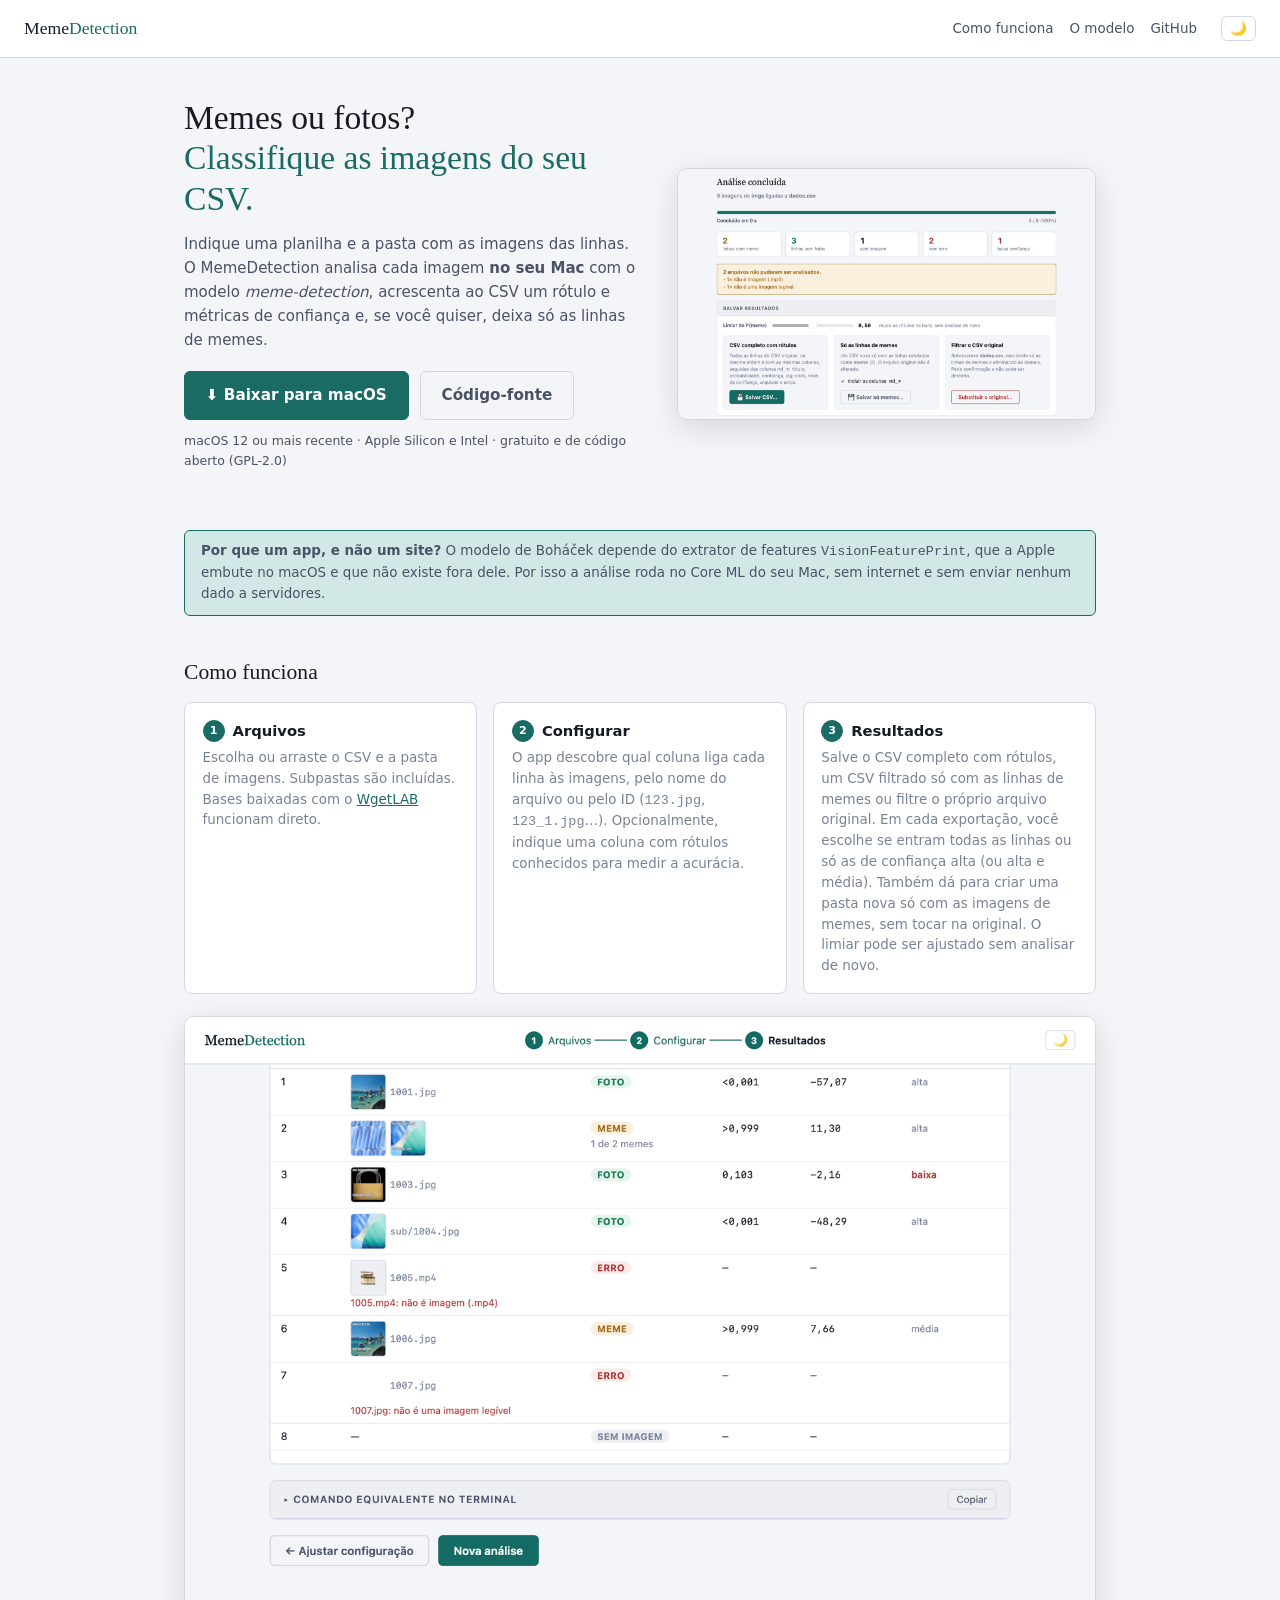
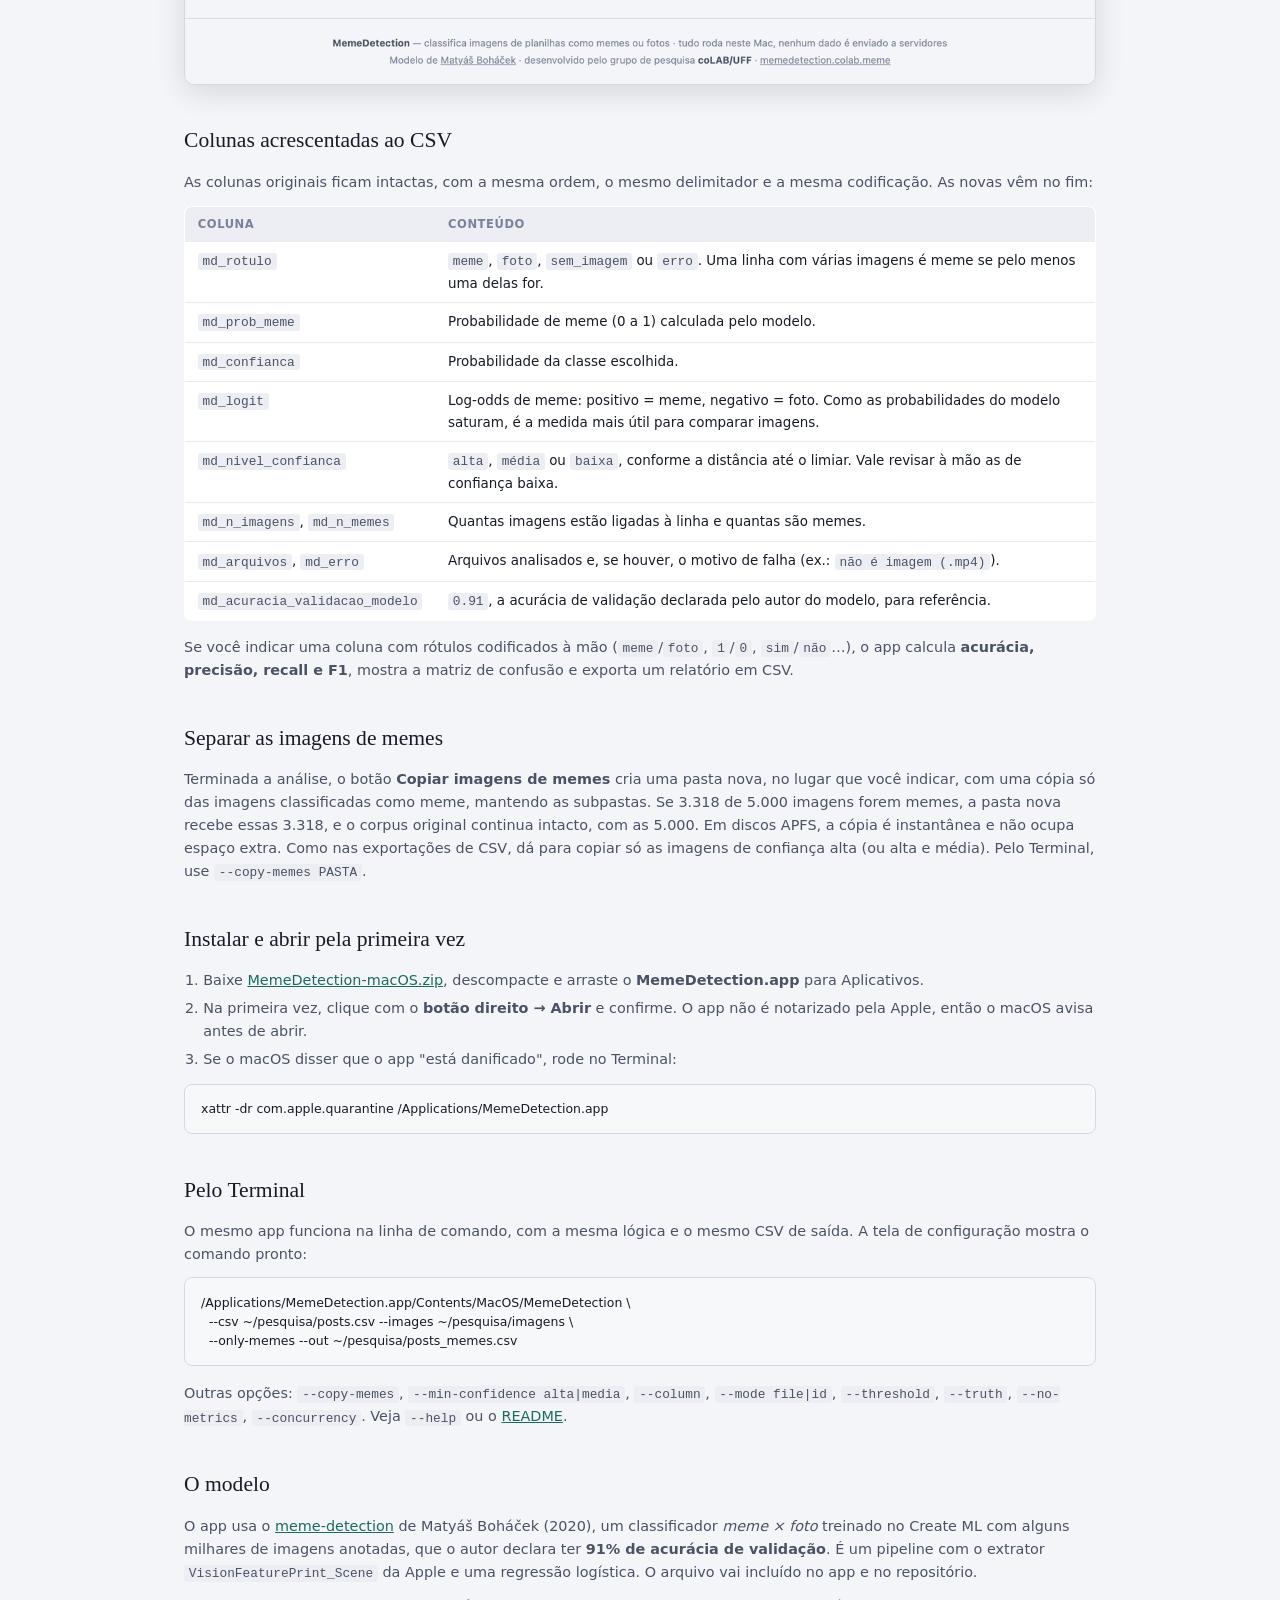
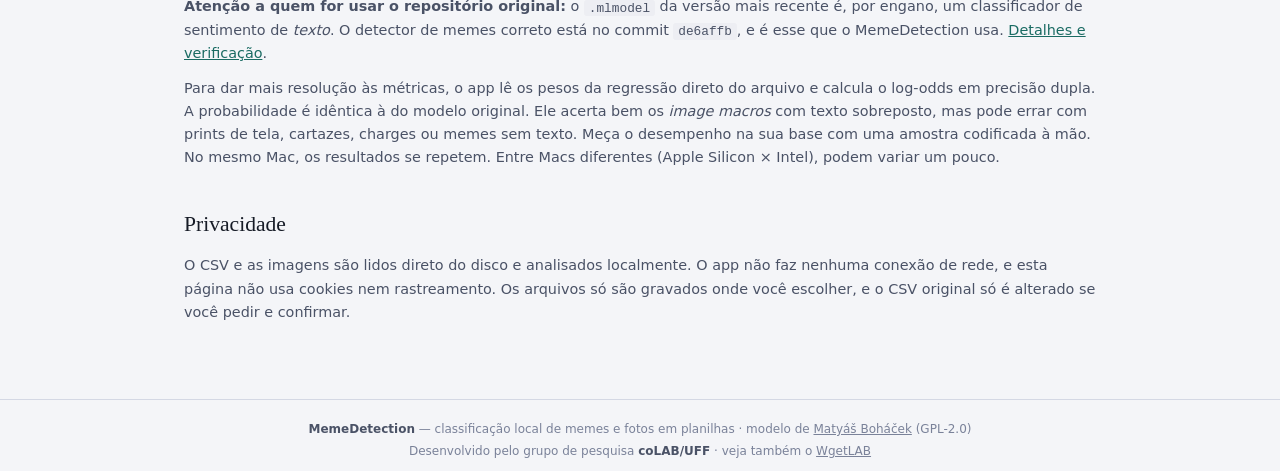
==== commit df724f91: "Filtro de confiança em cada exportação; "Salvar CSV filtrado" (v1.2.0) Cada cartão de Salvar resulta" ====
--- a/docs/index.html
+++ b/docs/index.html
@@ -73,7 +73,7 @@
     <div class="steps">
       <div class="step-card"><h3><span class="step-dot">1</span>Arquivos</h3><p>Escolha ou arraste o CSV e a pasta de imagens. Subpastas são incluídas. Bases baixadas com o <a href="https://wgetlab.colab.meme/">WgetLAB</a> funcionam direto.</p></div>
       <div class="step-card"><h3><span class="step-dot">2</span>Configurar</h3><p>O app descobre qual coluna liga cada linha às imagens, pelo nome do arquivo ou pelo ID (<code>123.jpg</code>, <code>123_1.jpg</code>…). Opcionalmente, indique uma coluna com rótulos conhecidos para medir a acurácia.</p></div>
-      <div class="step-card"><h3><span class="step-dot">3</span>Resultados</h3><p>Salve o CSV completo com rótulos, um CSV só com as linhas de memes ou filtre o próprio arquivo original. Também dá para criar uma pasta nova só com as imagens de memes, sem tocar na original. O limiar pode ser ajustado sem analisar de novo.</p></div>
+      <div class="step-card"><h3><span class="step-dot">3</span>Resultados</h3><p>Salve o CSV completo com rótulos, um CSV filtrado só com as linhas de memes ou filtre o próprio arquivo original. Em cada exportação, você escolhe se entram todas as linhas ou só as de confiança alta (ou alta e média). Também dá para criar uma pasta nova só com as imagens de memes, sem tocar na original. O limiar pode ser ajustado sem analisar de novo.</p></div>
     </div>
     <img class="shot" src="img/resultados.png" alt="Tabela de resultados por linha, com miniaturas, rótulo, probabilidade de meme, log-odds e nível de confiança" style="margin-top:1.4rem" loading="lazy" width="1400" height="1025">
 
@@ -100,7 +100,7 @@
 
     <h2>Separar as imagens de memes</h2>
     <div class="prose">
-      <p>Terminada a análise, o botão <strong>Copiar imagens de memes</strong> cria uma pasta nova, no lugar que você indicar, com uma cópia só das imagens classificadas como meme, mantendo as subpastas. Se 3.318 de 5.000 imagens forem memes, a pasta nova recebe essas 3.318, e o corpus original continua intacto, com as 5.000. Em discos APFS, a cópia é instantânea e não ocupa espaço extra. Pelo Terminal, use <code>--copy-memes PASTA</code>.</p>
+      <p>Terminada a análise, o botão <strong>Copiar imagens de memes</strong> cria uma pasta nova, no lugar que você indicar, com uma cópia só das imagens classificadas como meme, mantendo as subpastas. Se 3.318 de 5.000 imagens forem memes, a pasta nova recebe essas 3.318, e o corpus original continua intacto, com as 5.000. Em discos APFS, a cópia é instantânea e não ocupa espaço extra. Como nas exportações de CSV, dá para copiar só as imagens de confiança alta (ou alta e média). Pelo Terminal, use <code>--copy-memes PASTA</code>.</p>
     </div>
 
     <h2 id="instalar">Instalar e abrir pela primeira vez</h2>
@@ -119,7 +119,7 @@
       <div class="code-block">/Applications/MemeDetection.app/Contents/MacOS/MemeDetection \
   --csv ~/pesquisa/posts.csv --images ~/pesquisa/imagens \
   --only-memes --out ~/pesquisa/posts_memes.csv</div>
-      <p>Outras opções: <code>--copy-memes</code>, <code>--column</code>, <code>--mode file|id</code>, <code>--threshold</code>, <code>--truth</code>, <code>--no-metrics</code>, <code>--concurrency</code>. Veja <code>--help</code> ou o <a href="https://github.com/ombudsmanviktor/memedetection#usar-pelo-terminal">README</a>.</p>
+      <p>Outras opções: <code>--copy-memes</code>, <code>--min-confidence alta|media</code>, <code>--column</code>, <code>--mode file|id</code>, <code>--threshold</code>, <code>--truth</code>, <code>--no-metrics</code>, <code>--concurrency</code>. Veja <code>--help</code> ou o <a href="https://github.com/ombudsmanviktor/memedetection#usar-pelo-terminal">README</a>.</p>
     </div>
 
     <h2 id="modelo">O modelo</h2>
--- a/docs/style.css
+++ b/docs/style.css
@@ -282,12 +282,25 @@
 .sr-only { position: absolute; width: 1px; height: 1px; overflow: hidden; clip: rect(0 0 0 0); }
 
 /* ── MemeDetection: extras ──────────────────────────────────────────── */
-.drop-grid { display: grid; grid-template-columns: 1fr 1fr; gap: 1.2rem; margin-bottom: 1.2rem; }
+.drop-grid { display: grid; grid-template-columns: minmax(0, 1fr) minmax(0, 1fr); gap: 1.2rem; margin-bottom: 1.2rem; }
+.drop-grid > div { min-width: 0; }
 @media (max-width: 760px) { .drop-grid { grid-template-columns: 1fr; } }
 .drop-grid .dropzone { margin-bottom: 0.8rem; padding: 2.2rem 1.5rem; }
 .drop-grid .file-card { margin-bottom: 0; }
 .dropzone.loaded { border-style: solid; border-color: var(--accent); }
-.file-card-meta { white-space: normal; text-align: right; }
+.file-card-text { flex: 1; min-width: 0; display: flex; flex-direction: column; gap: 0.05rem; }
+.file-card-text .file-card-name { flex: none; }
+.file-card-text .file-card-meta { white-space: normal; line-height: 1.45; }
+
+/* Nomes longos sem espaços (arquivos, caminhos) quebram linha em vez de alargar a janela */
+.step-desc, .banner, .banner code, .panel-hint, .save-card p, .info-box li { overflow-wrap: anywhere; }
+.config-grid > *, .save-grid > *, .stats > * { min-width: 0; }
+.config-grid { grid-template-columns: minmax(0, 1fr) minmax(0, 1fr); }
+@media (max-width: 760px) { .config-grid { grid-template-columns: minmax(0, 1fr); } }
+.save-grid { grid-template-columns: repeat(2, minmax(0, 1fr)); }
+@media (max-width: 700px) { .save-grid { grid-template-columns: minmax(0, 1fr); } }
+.preview-table td.name-cell { max-width: 260px; overflow: hidden; text-overflow: ellipsis; }
+.thumbs .name-cell { overflow-wrap: anywhere; white-space: normal; }
 .step-label { font-size: 0.72rem; letter-spacing: 0.07em; text-transform: uppercase; color: var(--ink-mid); font-weight: 600; margin-bottom: 0.45rem; }
 .step-label .num { display: inline-flex; width: 18px; height: 18px; border-radius: 50%; background: var(--accent); color: #fff; font-size: 0.66rem; align-items: center; justify-content: center; margin-right: 0.45rem; }
 
@@ -328,3 +341,7 @@
 .model-line .dot.err { background: var(--c-l); }
 .table-note { font-size: 0.76rem; color: var(--ink-muted); padding: 0.5rem 0.8rem; }
 .app-shell { min-height: calc(100vh - 80px); }
+.conf-row { display: flex; align-items: center; gap: 0.5rem; font-size: 0.8rem; color: var(--ink-mid); font-weight: 600; flex-wrap: wrap; }
+.conf-row .conf-sel { width: auto; flex: 1; min-width: 150px; max-width: 220px; padding: 0.25rem 0.5rem; font-size: 0.8rem; font-weight: 400; }
+.conf-count { font-size: 0.76rem; color: var(--ink-muted); }
+.conf-count strong { color: var(--ink); }
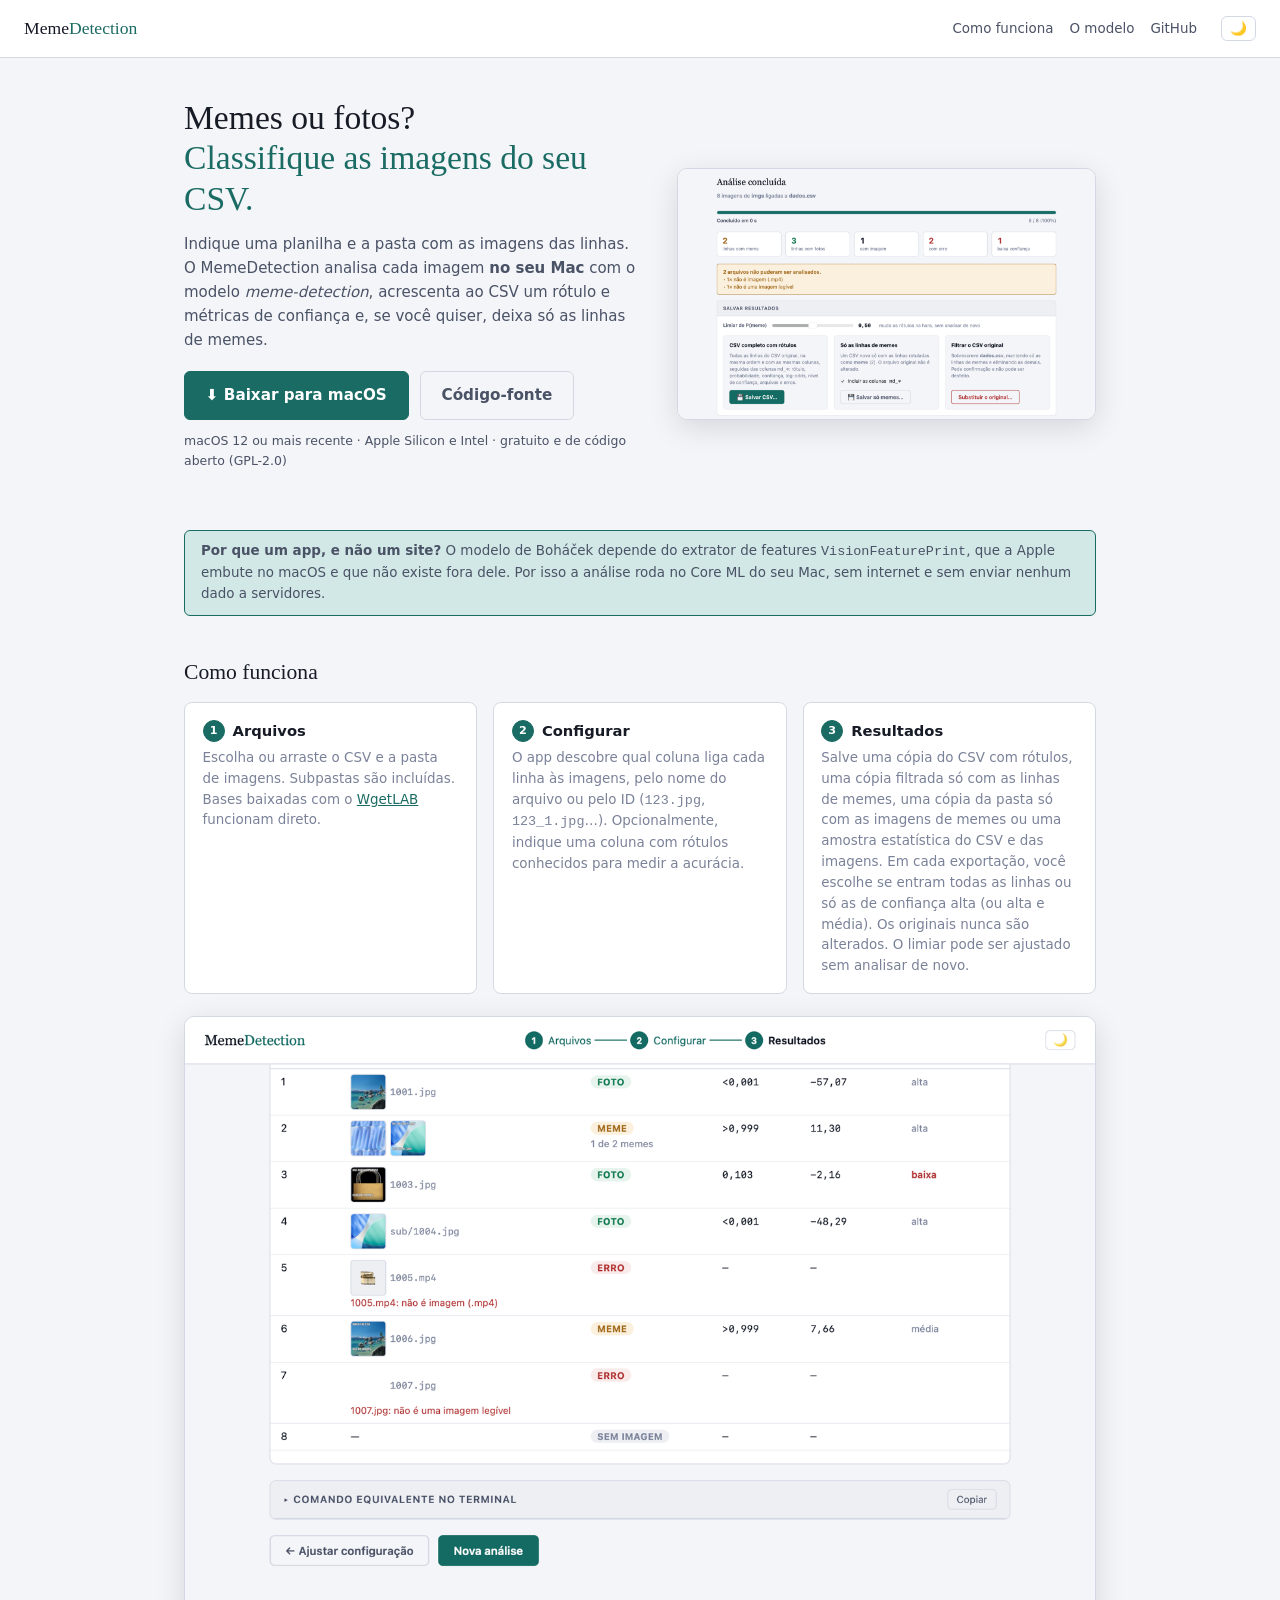
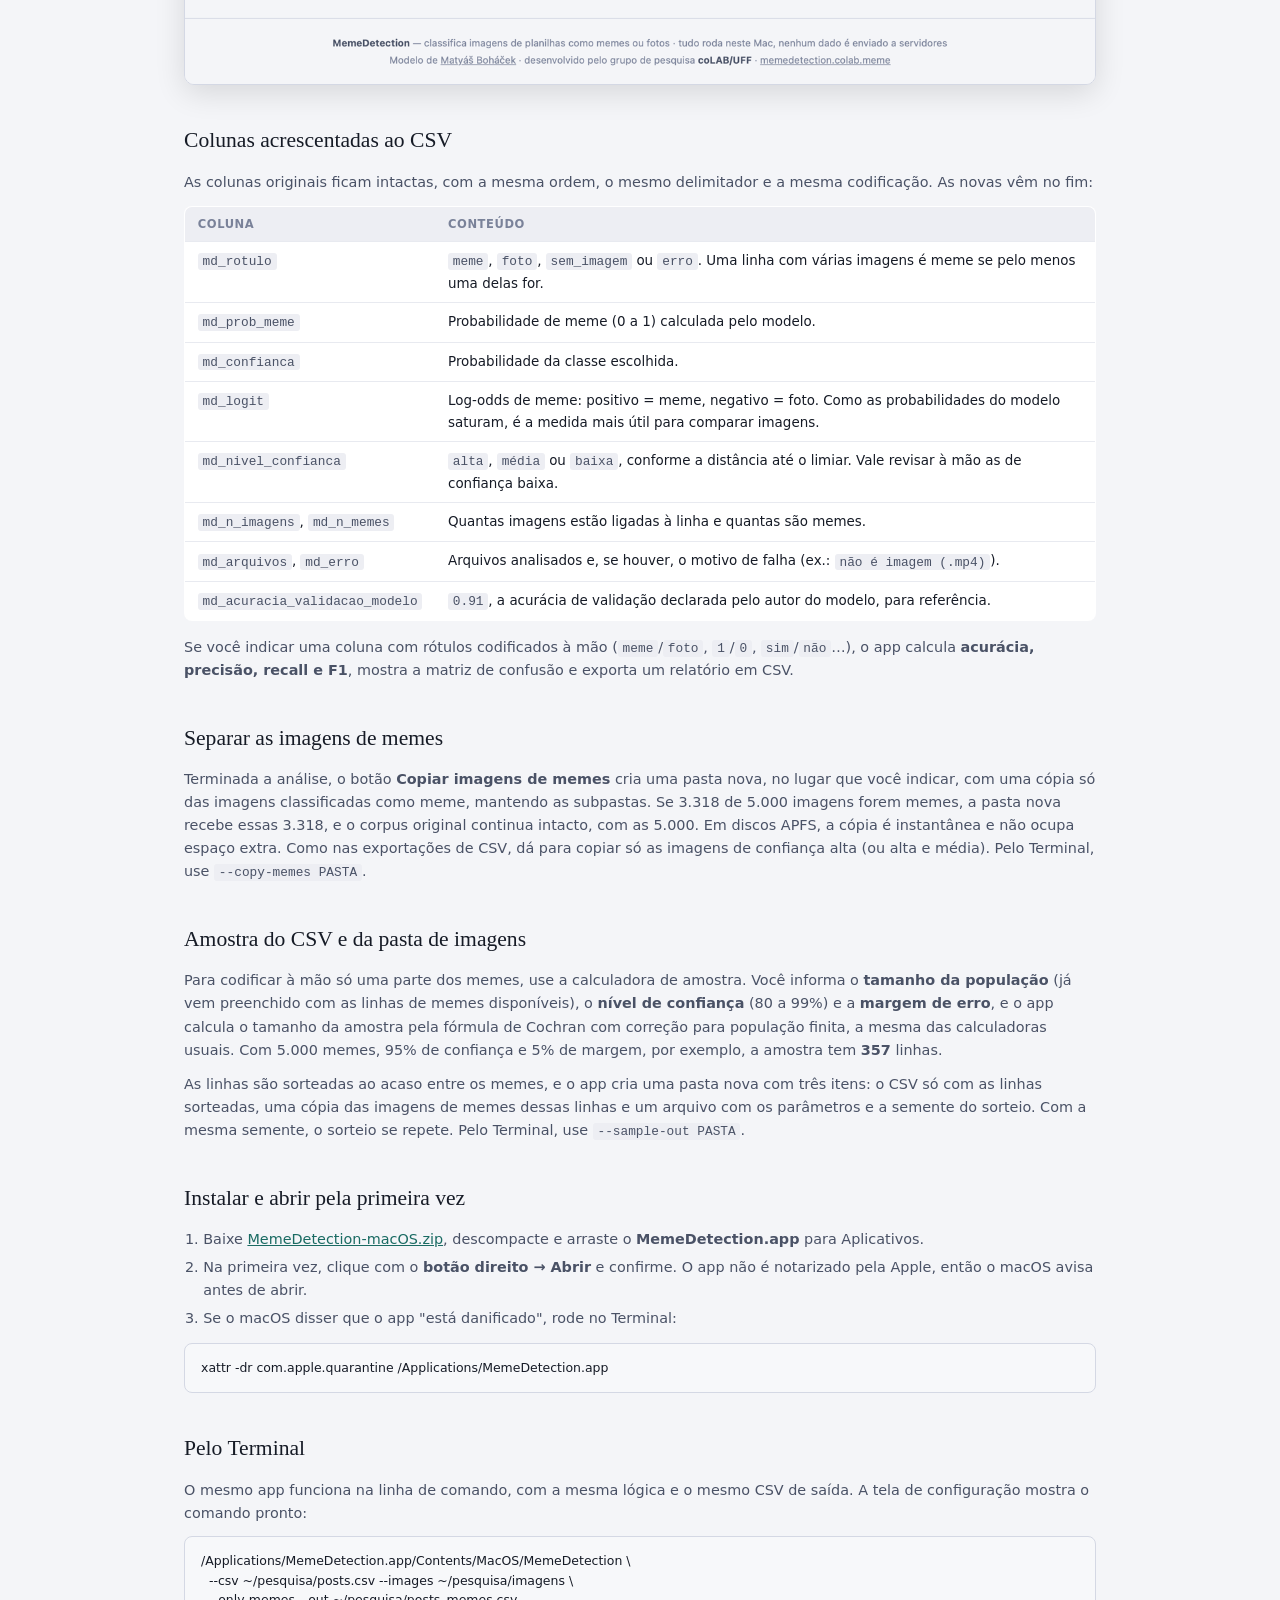
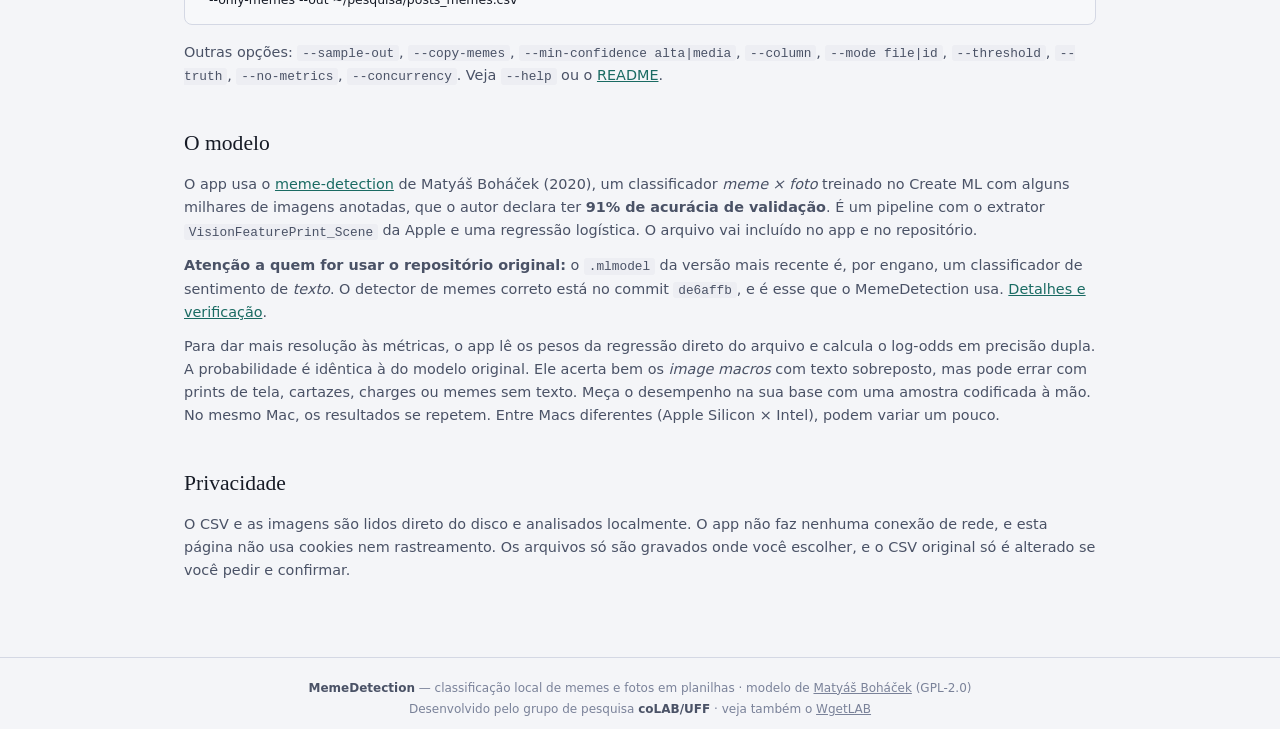
==== commit 1bfb73ab: "Amostra do CSV e da Pasta de Imagens; novos nomes em Salvar resultados (v1.3.0) Renomeia os cartões " ====
--- a/docs/index.html
+++ b/docs/index.html
@@ -73,7 +73,7 @@
     <div class="steps">
       <div class="step-card"><h3><span class="step-dot">1</span>Arquivos</h3><p>Escolha ou arraste o CSV e a pasta de imagens. Subpastas são incluídas. Bases baixadas com o <a href="https://wgetlab.colab.meme/">WgetLAB</a> funcionam direto.</p></div>
       <div class="step-card"><h3><span class="step-dot">2</span>Configurar</h3><p>O app descobre qual coluna liga cada linha às imagens, pelo nome do arquivo ou pelo ID (<code>123.jpg</code>, <code>123_1.jpg</code>…). Opcionalmente, indique uma coluna com rótulos conhecidos para medir a acurácia.</p></div>
-      <div class="step-card"><h3><span class="step-dot">3</span>Resultados</h3><p>Salve o CSV completo com rótulos, um CSV filtrado só com as linhas de memes ou filtre o próprio arquivo original. Em cada exportação, você escolhe se entram todas as linhas ou só as de confiança alta (ou alta e média). Também dá para criar uma pasta nova só com as imagens de memes, sem tocar na original. O limiar pode ser ajustado sem analisar de novo.</p></div>
+      <div class="step-card"><h3><span class="step-dot">3</span>Resultados</h3><p>Salve uma cópia do CSV com rótulos, uma cópia filtrada só com as linhas de memes, uma cópia da pasta só com as imagens de memes ou uma amostra estatística do CSV e das imagens. Em cada exportação, você escolhe se entram todas as linhas ou só as de confiança alta (ou alta e média). Os originais nunca são alterados. O limiar pode ser ajustado sem analisar de novo.</p></div>
     </div>
     <img class="shot" src="img/resultados.png" alt="Tabela de resultados por linha, com miniaturas, rótulo, probabilidade de meme, log-odds e nível de confiança" style="margin-top:1.4rem" loading="lazy" width="1400" height="1025">
 
@@ -103,6 +103,12 @@
       <p>Terminada a análise, o botão <strong>Copiar imagens de memes</strong> cria uma pasta nova, no lugar que você indicar, com uma cópia só das imagens classificadas como meme, mantendo as subpastas. Se 3.318 de 5.000 imagens forem memes, a pasta nova recebe essas 3.318, e o corpus original continua intacto, com as 5.000. Em discos APFS, a cópia é instantânea e não ocupa espaço extra. Como nas exportações de CSV, dá para copiar só as imagens de confiança alta (ou alta e média). Pelo Terminal, use <code>--copy-memes PASTA</code>.</p>
     </div>
 
+    <h2 id="amostra">Amostra do CSV e da pasta de imagens</h2>
+    <div class="prose">
+      <p>Para codificar à mão só uma parte dos memes, use a calculadora de amostra. Você informa o <strong>tamanho da população</strong> (já vem preenchido com as linhas de memes disponíveis), o <strong>nível de confiança</strong> (80 a 99%) e a <strong>margem de erro</strong>, e o app calcula o tamanho da amostra pela fórmula de Cochran com correção para população finita, a mesma das calculadoras usuais. Com 5.000 memes, 95% de confiança e 5% de margem, por exemplo, a amostra tem <strong>357</strong> linhas.</p>
+      <p>As linhas são sorteadas ao acaso entre os memes, e o app cria uma pasta nova com três itens: o CSV só com as linhas sorteadas, uma cópia das imagens de memes dessas linhas e um arquivo com os parâmetros e a semente do sorteio. Com a mesma semente, o sorteio se repete. Pelo Terminal, use <code>--sample-out PASTA</code>.</p>
+    </div>
+
     <h2 id="instalar">Instalar e abrir pela primeira vez</h2>
     <div class="prose">
       <ol>
@@ -119,7 +125,7 @@
       <div class="code-block">/Applications/MemeDetection.app/Contents/MacOS/MemeDetection \
   --csv ~/pesquisa/posts.csv --images ~/pesquisa/imagens \
   --only-memes --out ~/pesquisa/posts_memes.csv</div>
-      <p>Outras opções: <code>--copy-memes</code>, <code>--min-confidence alta|media</code>, <code>--column</code>, <code>--mode file|id</code>, <code>--threshold</code>, <code>--truth</code>, <code>--no-metrics</code>, <code>--concurrency</code>. Veja <code>--help</code> ou o <a href="https://github.com/ombudsmanviktor/memedetection#usar-pelo-terminal">README</a>.</p>
+      <p>Outras opções: <code>--sample-out</code>, <code>--copy-memes</code>, <code>--min-confidence alta|media</code>, <code>--column</code>, <code>--mode file|id</code>, <code>--threshold</code>, <code>--truth</code>, <code>--no-metrics</code>, <code>--concurrency</code>. Veja <code>--help</code> ou o <a href="https://github.com/ombudsmanviktor/memedetection#usar-pelo-terminal">README</a>.</p>
     </div>
 
     <h2 id="modelo">O modelo</h2>
--- a/docs/style.css
+++ b/docs/style.css
@@ -345,3 +345,17 @@
 .conf-row .conf-sel { width: auto; flex: 1; min-width: 150px; max-width: 220px; padding: 0.25rem 0.5rem; font-size: 0.8rem; font-weight: 400; }
 .conf-count { font-size: 0.76rem; color: var(--ink-muted); }
 .conf-count strong { color: var(--ink); }
+.save-card.wide { grid-column: 1 / -1; }
+.sample-grid { display: grid; grid-template-columns: repeat(3, minmax(0, 1fr)) minmax(0, 0.9fr); gap: 0.8rem; align-items: start; }
+@media (max-width: 760px) { .sample-grid { grid-template-columns: repeat(2, minmax(0, 1fr)); } }
+.sample-grid .field { margin-bottom: 0; }
+.field-hint { font-size: 0.72rem; color: var(--ink-muted); line-height: 1.4; }
+.sample-result { background: var(--accent-soft); border: 1px solid var(--accent); border-radius: 8px; padding: 0.45rem 0.8rem; text-align: center; }
+.sample-n { font-size: 1.6rem; font-weight: 700; color: var(--accent); line-height: 1.2; font-variant-numeric: tabular-nums; }
+.sample-n-lbl { font-size: 0.72rem; color: var(--ink-mid); }
+.sample-opts-row { display: flex; flex-wrap: wrap; gap: 0.6rem 1.4rem; align-items: center; }
+.sample-opts-row .input.num { padding: 0.25rem 0.5rem; font-size: 0.8rem; font-weight: 400; }
+/* Três cartões de cópia lado a lado; a amostra ocupa a linha inteira embaixo */
+.save-grid { grid-template-columns: repeat(3, minmax(0, 1fr)); }
+@media (max-width: 980px) { .save-grid { grid-template-columns: repeat(2, minmax(0, 1fr)); } .save-grid > .save-card:nth-child(3) { grid-column: 1 / -1; } }
+@media (max-width: 700px) { .save-grid { grid-template-columns: minmax(0, 1fr); } }
